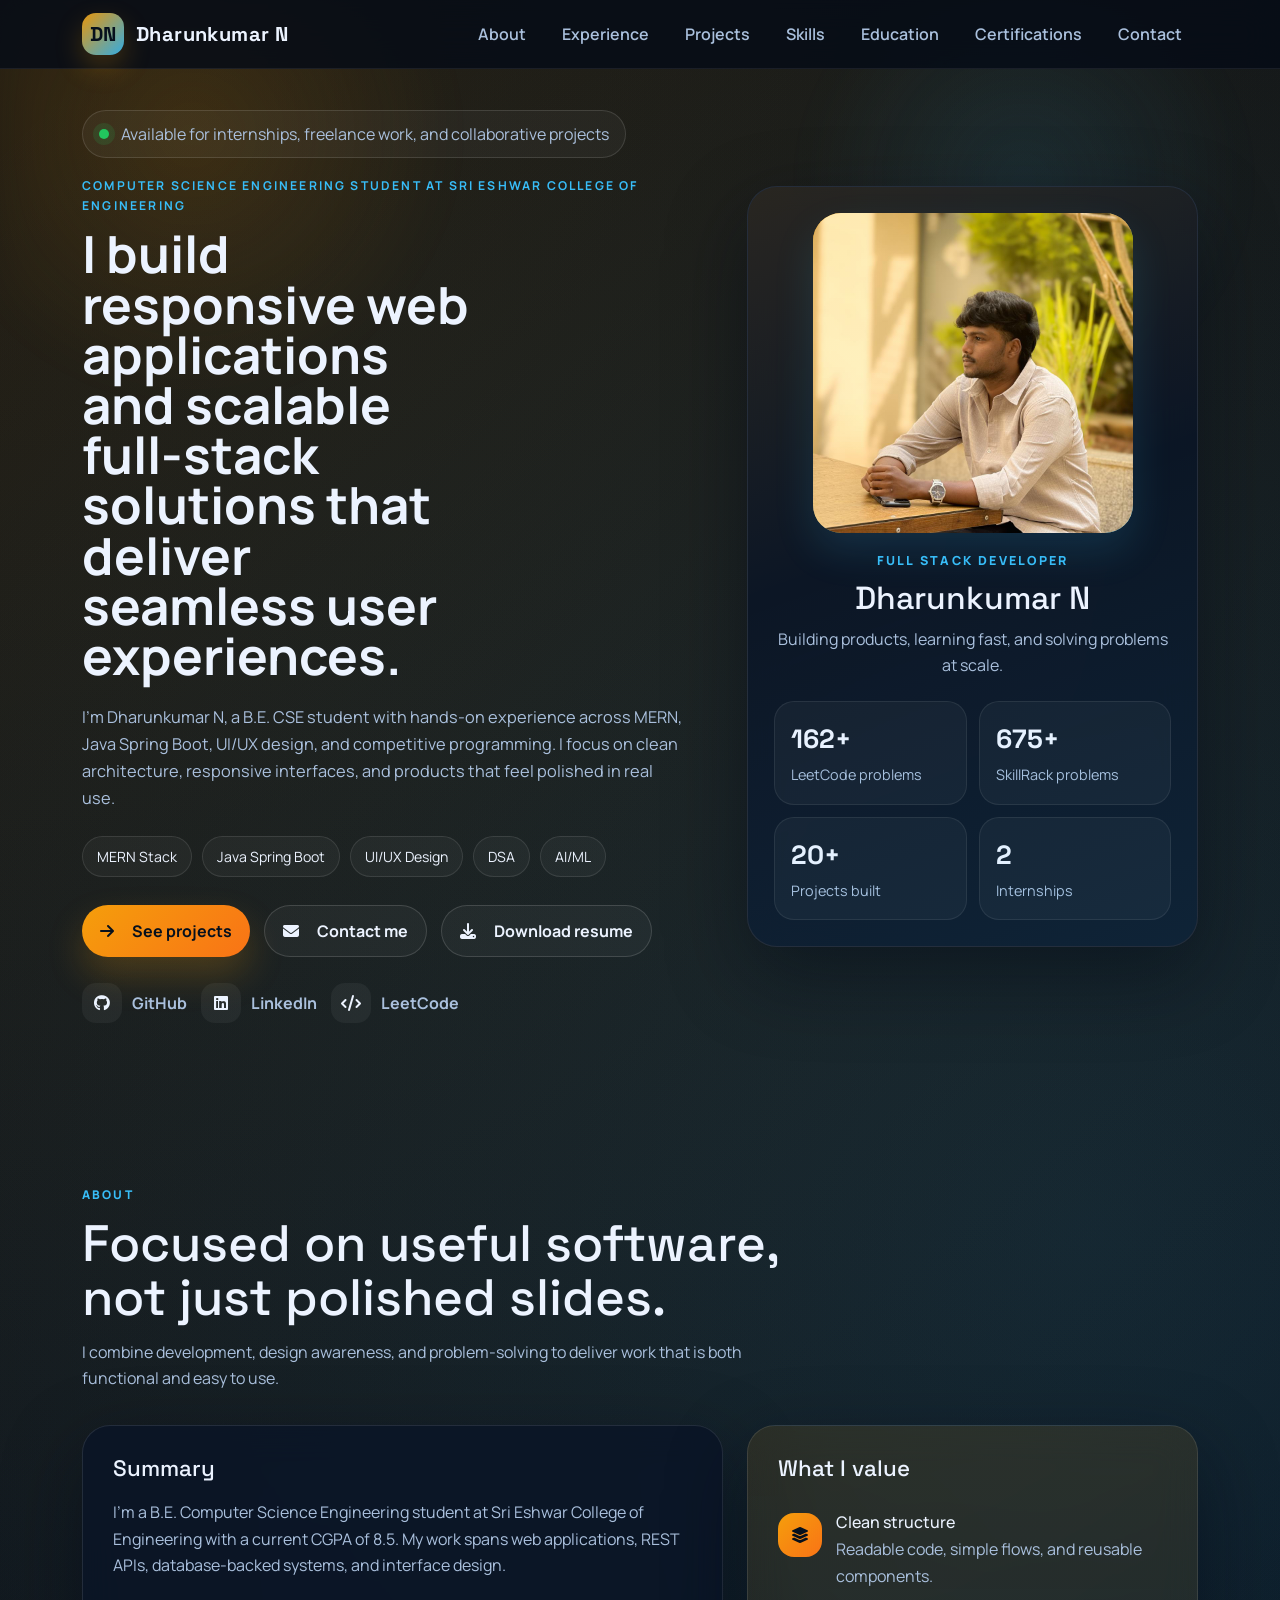
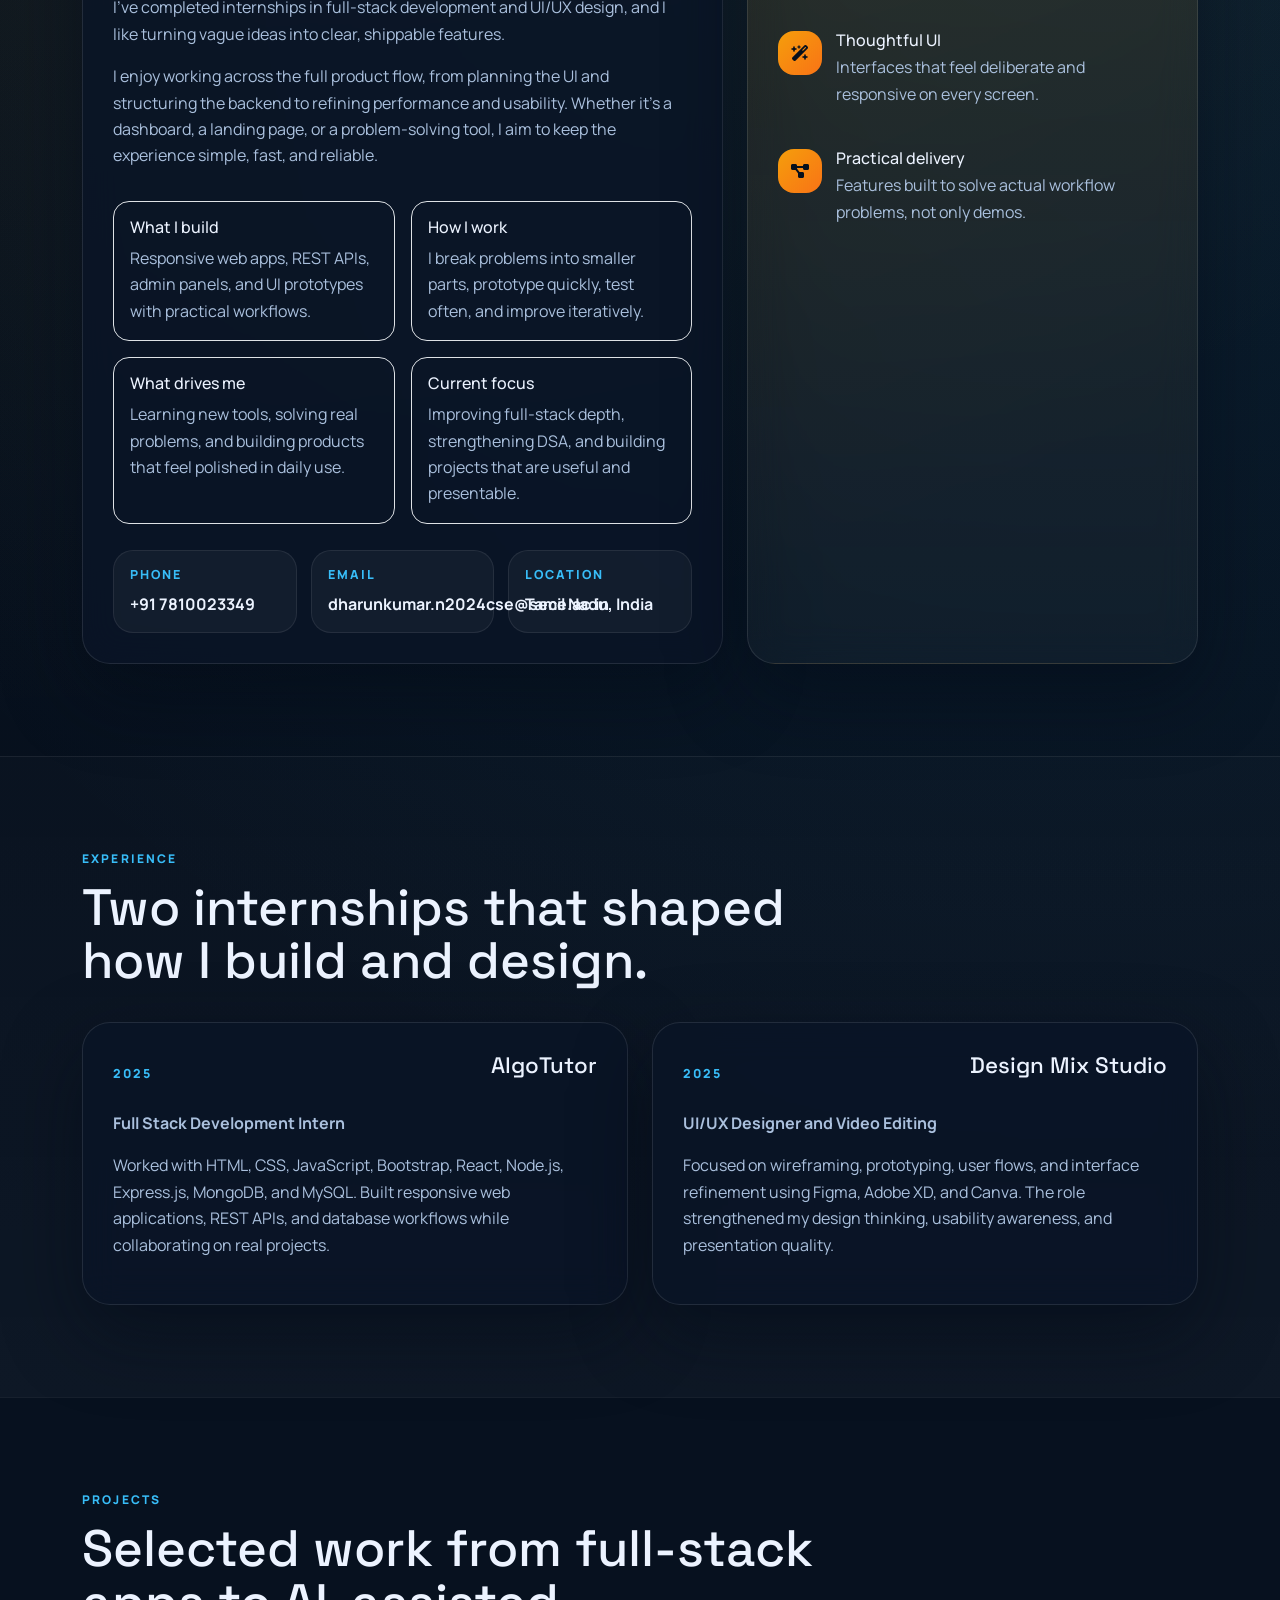
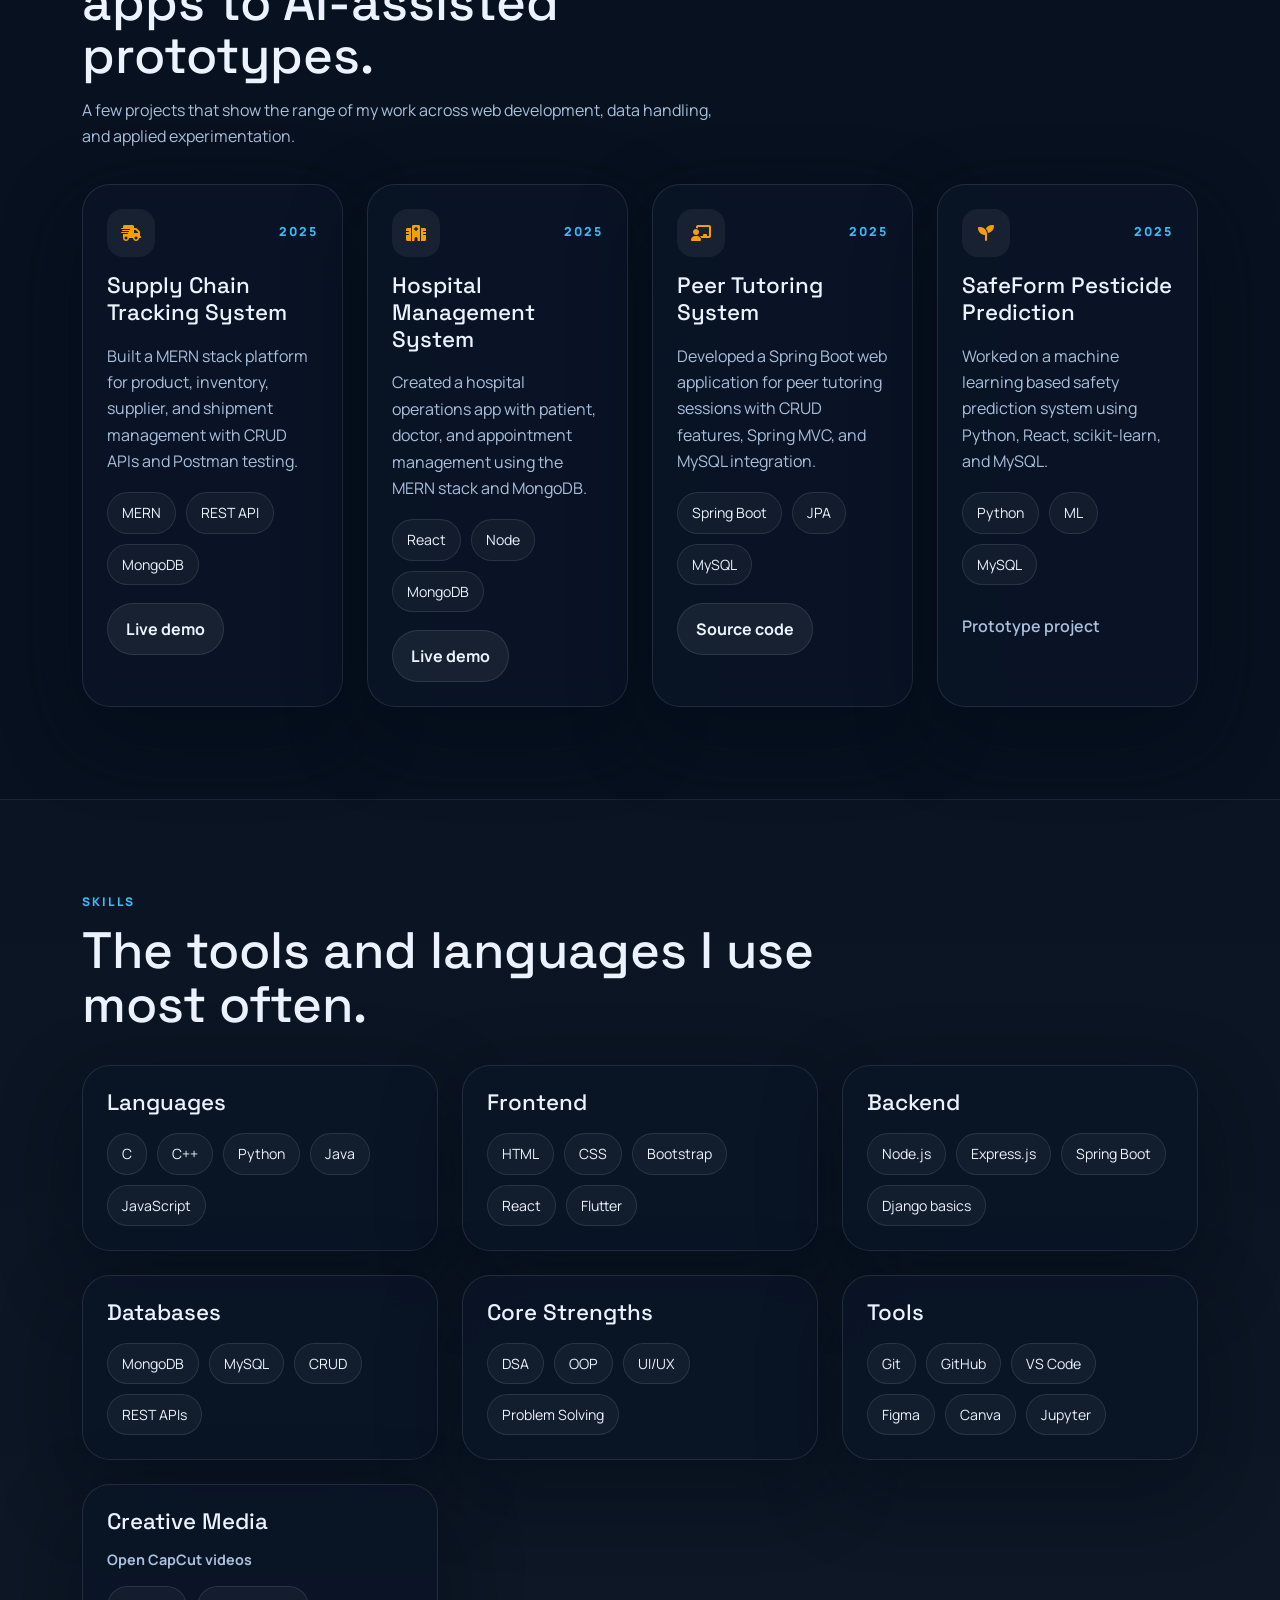
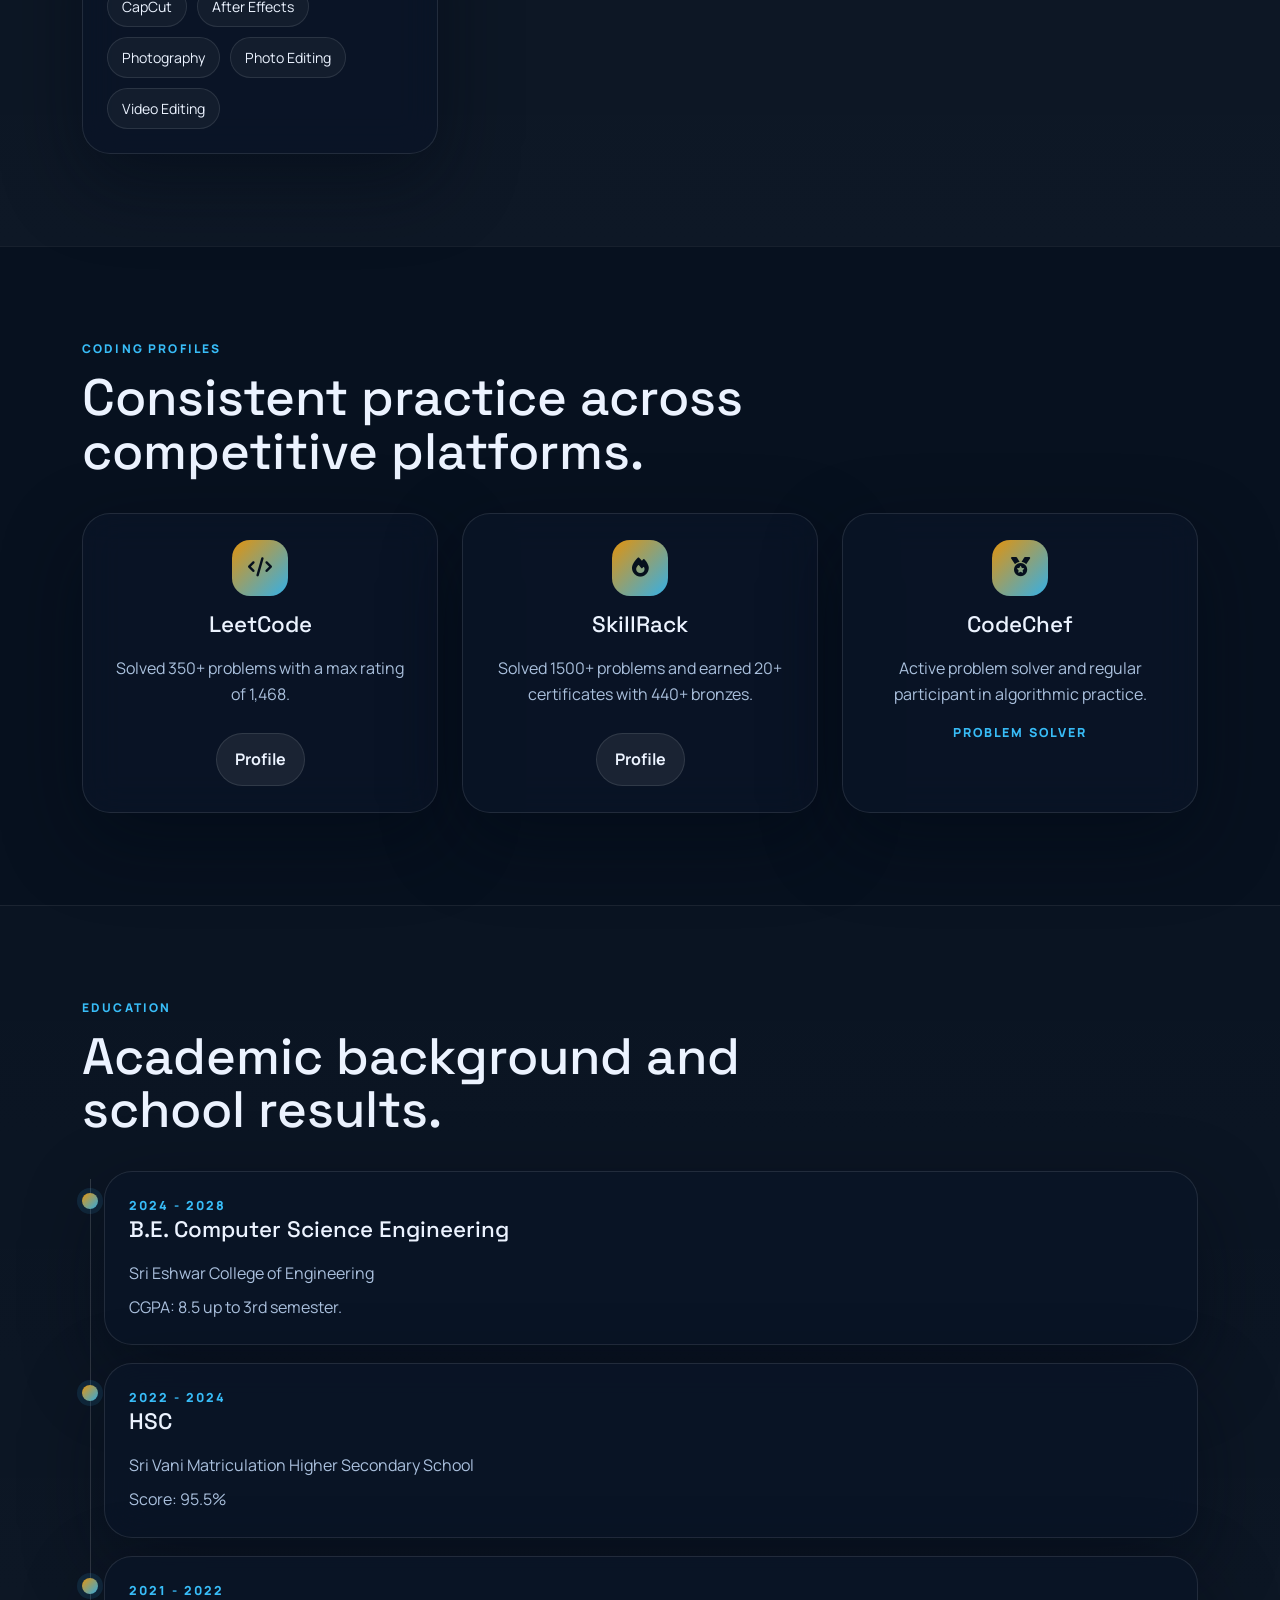
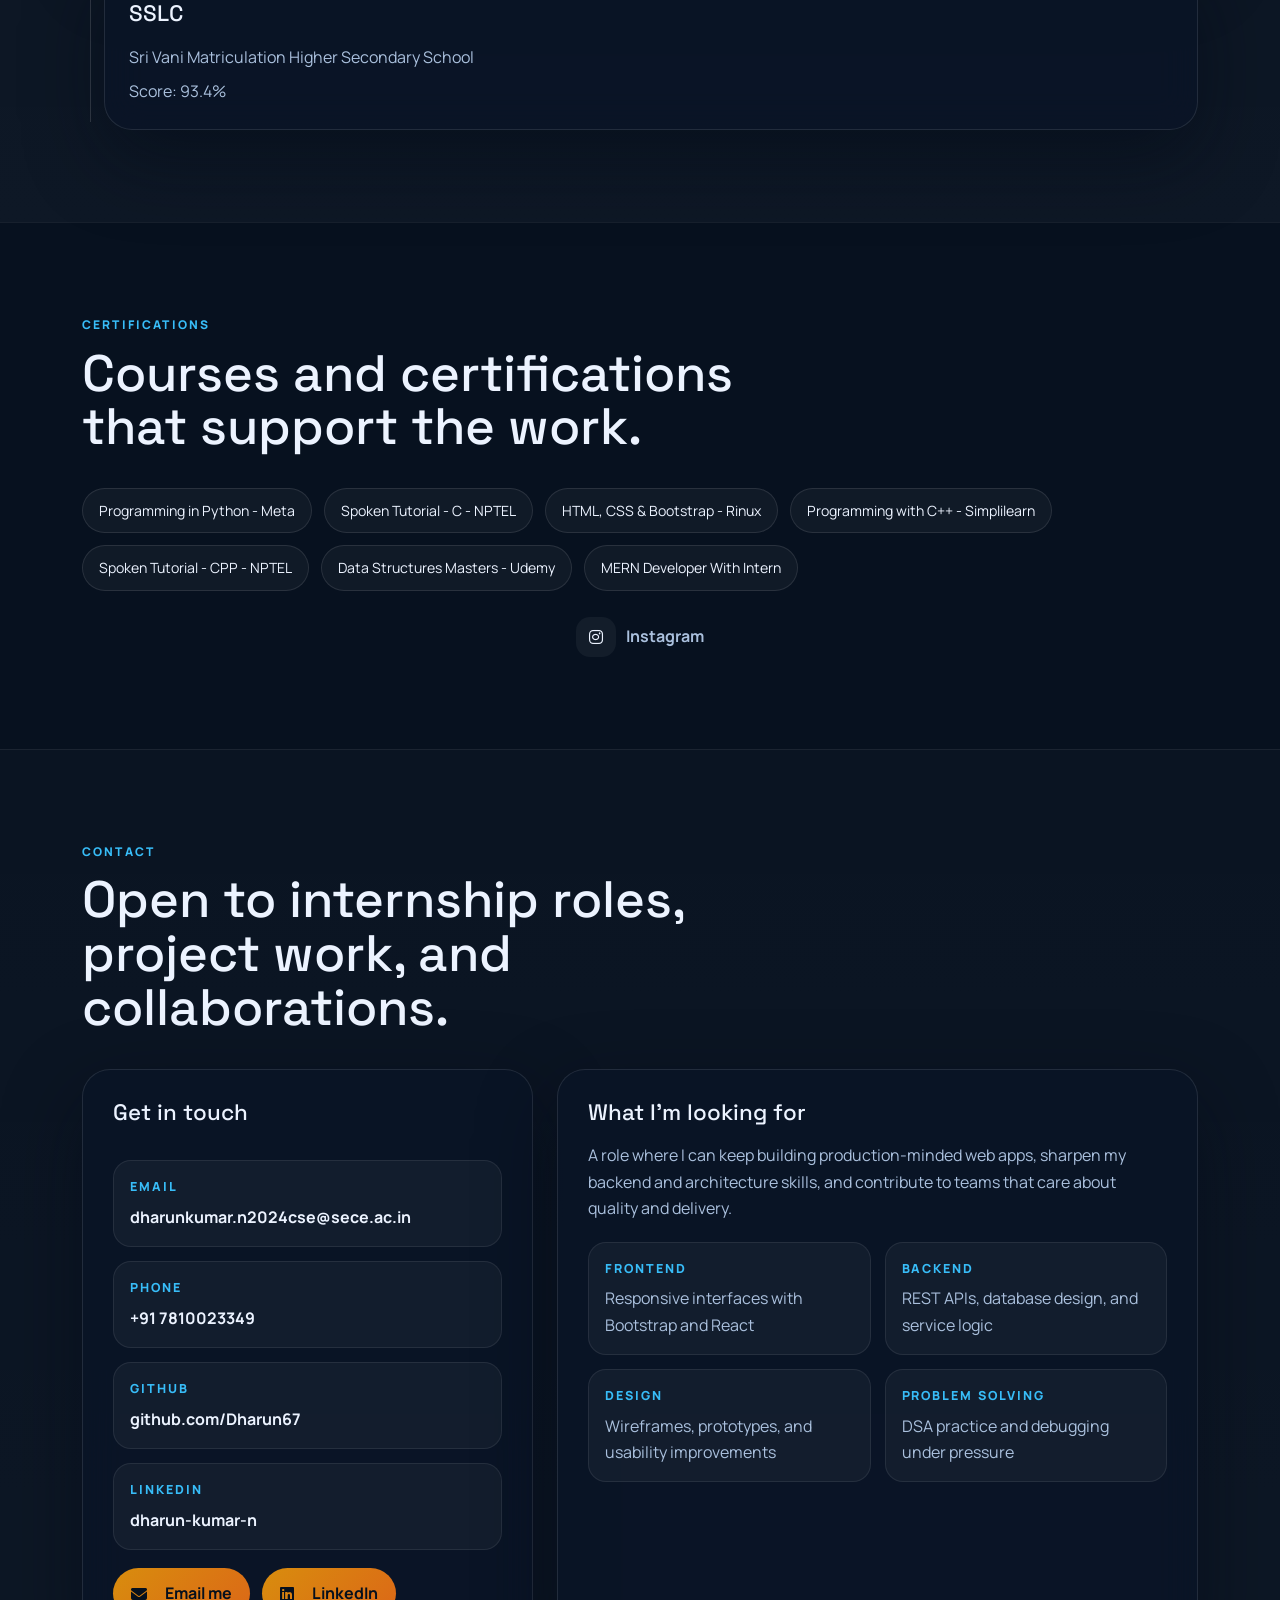
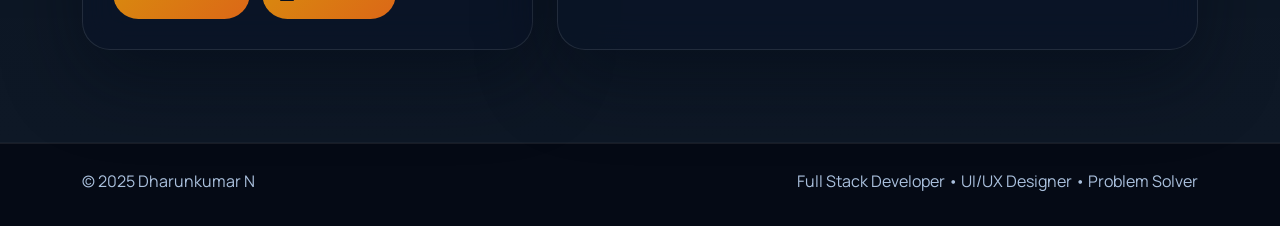
==== index.html @ 481ba27f "PORTFOLIO" ====
<!DOCTYPE html>
<html lang="en">
<head>
  <meta charset="UTF-8" />
  <meta name="viewport" content="width=device-width, initial-scale=1.0" />
  <title>Dharunkumar N | Portfolio</title>
  <meta name="description" content="Professional portfolio for Dharunkumar N, a Computer Science Engineering student and full-stack developer." />
  <link rel="preconnect" href="https://fonts.googleapis.com">
  <link rel="preconnect" href="https://fonts.gstatic.com" crossorigin>
  <link href="https://fonts.googleapis.com/css2?family=Manrope:wght@400;500;600;700;800&family=Space+Grotesk:wght@400;500;600;700&display=swap" rel="stylesheet">
  <link href="https://cdn.jsdelivr.net/npm/bootstrap@5.3.2/dist/css/bootstrap.min.css" rel="stylesheet" />
  <link href="https://cdnjs.cloudflare.com/ajax/libs/font-awesome/6.5.0/css/all.min.css" rel="stylesheet" />
  <link href="style.css" rel="stylesheet" />
</head>
<body>
  <div class="page-shell"></div>
  <div class="page-grid"></div>

  <nav class="navbar navbar-expand-lg fixed-top site-nav" id="mainNav">
    <div class="container">
      <a class="navbar-brand brand-lockup" href="#home">
        <span class="brand-mark">DN</span>
        <span class="brand-text">Dharunkumar N</span>
      </a>
      <button class="navbar-toggler" type="button" data-bs-toggle="collapse" data-bs-target="#navMenu" aria-controls="navMenu" aria-expanded="false" aria-label="Toggle navigation">
        <span class="navbar-toggler-icon"></span>
      </button>
      <div class="collapse navbar-collapse" id="navMenu">
        <ul class="navbar-nav ms-auto align-items-lg-center gap-lg-1">
          <li class="nav-item"><a class="nav-link" href="#about">About</a></li>
          <li class="nav-item"><a class="nav-link" href="#experience">Experience</a></li>
          <li class="nav-item"><a class="nav-link" href="#projects">Projects</a></li>
          <li class="nav-item"><a class="nav-link" href="#skills">Skills</a></li>
          <li class="nav-item"><a class="nav-link" href="#education">Education</a></li>
          <li class="nav-item"><a class="nav-link" href="#certifications">Certifications</a></li>
          <li class="nav-item"><a class="nav-link" href="#contact">Contact</a></li>
        </ul>
      </div>
    </div>
  </nav>

  <main>
    <section id="home" class="hero-section">
      <div class="container">
        <div class="row align-items-center gy-5 min-vh-100 hero-grid">
          <div class="col-lg-7 reveal">
            <div class="eyebrow">
              <span class="eyebrow-dot"></span>
              Available for internships, freelance work, and collaborative projects
            </div>
            <p class="hero-kicker">Computer Science Engineering student at Sri Eshwar College of Engineering</p>
            <h1 class="hero-title">I build responsive web applications and scalable full-stack solutions that deliver seamless user experiences.</h1>
            <p class="hero-copy">
              I’m Dharunkumar N, a B.E. CSE student with hands-on experience across MERN, Java Spring Boot, UI/UX design, and competitive programming.
              I focus on clean architecture, responsive interfaces, and products that feel polished in real use.
            </p>
            <div class="hero-chips">
              <span>MERN Stack</span>
              <span>Java Spring Boot</span>
              <span>UI/UX Design</span>
              <span>DSA</span>
              <span>AI/ML</span>
            </div>
            <div class="hero-actions">
              <a class="btn-primary-pro" href="#projects"><i class="fas fa-arrow-right me-2"></i>See projects</a>
              <a class="btn-outline-pro" href="mailto:dharunkumar.n2024cse@sece.ac.in"><i class="fas fa-envelope me-2"></i>Contact me</a>
              <a class="btn-outline-pro" href="DHARUNKUMAR%20RESUME%202026.pdf" download="Dharunkumar Resume 2026.pdf"><i class="fas fa-download me-2"></i>Download resume</a>
            </div>
            <div class="hero-links">
              <a href="https://github.com/Dharun67" target="_blank" rel="noreferrer"><i class="fab fa-github"></i><span>GitHub</span></a>
              <a href="https://www.linkedin.com/in/dharun-kumar-n-6a1a6a333" target="_blank" rel="noreferrer"><i class="fab fa-linkedin"></i><span>LinkedIn</span></a>
              <a href="https://leetcode.com/u/dharunkumar143/" target="_blank" rel="noreferrer"><i class="fas fa-code"></i><span>LeetCode</span></a>
            </div>
          </div>
          <div class="col-lg-5 reveal delay-1">
            <div class="hero-card">
              <div class="hero-portrait hero-photo-frame">
                <img src="WhatsApp%20Image%202026-06-02%20at%209.57.31%20AM.jpeg" alt="Dharunkumar N" class="hero-photo" />
              </div>
              <div class="hero-bio-card">
                <p class="hero-role">Full Stack Developer</p>
                <h2>Dharunkumar N</h2>
                <p class="hero-meta">Building products, learning fast, and solving problems at scale.</p>
              </div>
              <div class="stat-grid">
                <div class="stat-card">
                  <strong data-count="350">350+</strong>
                  <span>LeetCode problems</span>
                </div>
                <div class="stat-card">
                  <strong data-count="1500">1500+</strong>
                  <span>SkillRack problems</span>
                </div>
                <div class="stat-card">
                  <strong data-count="20">20+</strong>
                  <span>Projects built</span>
                </div>
                <div class="stat-card">
                  <strong data-count="2">2</strong>
                  <span>Internships</span>
                </div>
              </div>
            </div>
          </div>
        </div>
      </div>
    </section>

    <section id="about" class="content-section">
      <div class="container">
        <div class="section-heading reveal">
          <p class="section-label">About</p>
          <h2>Focused on useful software, not just polished slides.</h2>
          <p class="section-lead">I combine development, design awareness, and problem-solving to deliver work that is both functional and easy to use.</p>
        </div>
        <div class="row g-4 align-items-stretch">
          <div class="col-lg-7 reveal delay-1">
            <div class="panel">
              <h3>Summary</h3>
              <p>
                I’m a B.E. Computer Science Engineering student at Sri Eshwar College of Engineering with a current CGPA of 8.5.
                My work spans web applications, REST APIs, database-backed systems, and interface design.
              </p>
              <p>
                I’ve completed internships in full-stack development and UI/UX design, and I like turning vague ideas into clear, shippable features.
              </p>
              <p>
                I enjoy working across the full product flow, from planning the UI and structuring the backend to refining performance and usability.
                Whether it’s a dashboard, a landing page, or a problem-solving tool, I aim to keep the experience simple, fast, and reliable.
              </p>
              <div class="row g-3 mt-2">
                <div class="col-sm-6">
                  <div class="border rounded-4 p-3 h-100">
                    <h4 class="h6 mb-2">What I build</h4>
                    <p class="mb-0">Responsive web apps, REST APIs, admin panels, and UI prototypes with practical workflows.</p>
                  </div>
                </div>
                <div class="col-sm-6">
                  <div class="border rounded-4 p-3 h-100">
                    <h4 class="h6 mb-2">How I work</h4>
                    <p class="mb-0">I break problems into smaller parts, prototype quickly, test often, and improve iteratively.</p>
                  </div>
                </div>
                <div class="col-sm-6">
                  <div class="border rounded-4 p-3 h-100">
                    <h4 class="h6 mb-2">What drives me</h4>
                    <p class="mb-0">Learning new tools, solving real problems, and building products that feel polished in daily use.</p>
                  </div>
                </div>
                <div class="col-sm-6">
                  <div class="border rounded-4 p-3 h-100">
                    <h4 class="h6 mb-2">Current focus</h4>
                    <p class="mb-0">Improving full-stack depth, strengthening DSA, and building projects that are useful and presentable.</p>
                  </div>
                </div>
              </div>
              <div class="fact-row">
                <div>
                  <span>Phone</span>
                  <strong>+91 7810023349</strong>
                </div>
                <div>
                  <span>Email</span>
                  <strong>dharunkumar.n2024cse@sece.ac.in</strong>
                </div>
                <div>
                  <span>Location</span>
                  <strong>Tamil Nadu, India</strong>
                </div>
              </div>
            </div>
          </div>
          <div class="col-lg-5 reveal delay-2">
            <div class="panel panel-accent">
              <h3>What I value</h3>
              <div class="value-list">
                <article>
                  <i class="fas fa-layer-group"></i>
                  <div>
                    <h4>Clean structure</h4>
                    <p>Readable code, simple flows, and reusable components.</p>
                  </div>
                </article>
                <article>
                  <i class="fas fa-wand-magic-sparkles"></i>
                  <div>
                    <h4>Thoughtful UI</h4>
                    <p>Interfaces that feel deliberate and responsive on every screen.</p>
                  </div>
                </article>
                <article>
                  <i class="fas fa-diagram-project"></i>
                  <div>
                    <h4>Practical delivery</h4>
                    <p>Features built to solve actual workflow problems, not only demos.</p>
                  </div>
                </article>
              </div>
            </div>
          </div>
        </div>
      </div>
    </section>

    <section id="experience" class="content-section content-section-alt">
      <div class="container">
        <div class="section-heading reveal">
          <p class="section-label">Experience</p>
          <h2>Two internships that shaped how I build and design.</h2>
        </div>
        <div class="row g-4">
          <div class="col-lg-6 reveal delay-1">
            <div class="panel timeline-card">
              <div class="timeline-head">
                <span class="timeline-chip">2025</span>
                <h3>AlgoTutor</h3>
              </div>
              <p class="timeline-role">Full Stack Development Intern</p>
              <p>
                Worked with HTML, CSS, JavaScript, Bootstrap, React, Node.js, Express.js, MongoDB, and MySQL.
                Built responsive web applications, REST APIs, and database workflows while collaborating on real projects.
              </p>
            </div>
          </div>
          <div class="col-lg-6 reveal delay-2">
            <div class="panel timeline-card">
              <div class="timeline-head">
                <span class="timeline-chip">2025</span>
                <h3>Design Mix Studio</h3>
              </div>
              <p class="timeline-role">UI/UX Designer and Video Editing</p>
              <p>
                Focused on wireframing, prototyping, user flows, and interface refinement using Figma, Adobe XD, and Canva.
                The role strengthened my design thinking, usability awareness, and presentation quality.
              </p>
            </div>
          </div>
        </div>
      </div>
    </section>

    <section id="projects" class="content-section">
      <div class="container">
        <div class="section-heading reveal">
          <p class="section-label">Projects</p>
          <h2>Selected work from full-stack apps to AI-assisted prototypes.</h2>
          <p class="section-lead">A few projects that show the range of my work across web development, data handling, and applied experimentation.</p>
        </div>
        <div class="row g-4">
          <div class="col-md-6 col-xl-3 reveal delay-1">
            <article class="project-card">
              <div class="project-top">
                <span class="project-icon"><i class="fas fa-truck-fast"></i></span>
                <span class="project-year">2025</span>
              </div>
              <h3>Supply Chain Tracking System</h3>
              <p>Built a MERN stack platform for product, inventory, supplier, and shipment management with CRUD APIs and Postman testing.</p>
              <div class="project-tags"><span>MERN</span><span>REST API</span><span>MongoDB</span></div>
              <div class="project-links">
                <a href="https://fsdclient-phi.vercel.app/" target="_blank" rel="noreferrer">Live demo</a>
              </div>
            </article>
          </div>
          <div class="col-md-6 col-xl-3 reveal delay-2">
            <article class="project-card">
              <div class="project-top">
                <span class="project-icon"><i class="fas fa-hospital"></i></span>
                <span class="project-year">2025</span>
              </div>
              <h3>Hospital Management System</h3>
              <p>Created a hospital operations app with patient, doctor, and appointment management using the MERN stack and MongoDB.</p>
              <div class="project-tags"><span>React</span><span>Node</span><span>MongoDB</span></div>
              <div class="project-links">
                <a href="https://hosipital.vercel.app/" target="_blank" rel="noreferrer">Live demo</a>
              </div>
            </article>
          </div>
          <div class="col-md-6 col-xl-3 reveal delay-3">
            <article class="project-card">
              <div class="project-top">
                <span class="project-icon"><i class="fas fa-chalkboard-user"></i></span>
                <span class="project-year">2025</span>
              </div>
              <h3>Peer Tutoring System</h3>
              <p>Developed a Spring Boot web application for peer tutoring sessions with CRUD features, Spring MVC, and MySQL integration.</p>
              <div class="project-tags"><span>Spring Boot</span><span>JPA</span><span>MySQL</span></div>
              <div class="project-links">
                <a href="https://github.com/Dharun67/javadb-project-leap-class-project-Dharun67.git" target="_blank" rel="noreferrer">Source code</a>
              </div>
            </article>
          </div>
          <div class="col-md-6 col-xl-3 reveal delay-4">
            <article class="project-card">
              <div class="project-top">
                <span class="project-icon"><i class="fas fa-seedling"></i></span>
                <span class="project-year">2025</span>
              </div>
              <h3>SafeForm Pesticide Prediction</h3>
              <p>Worked on a machine learning based safety prediction system using Python, React, scikit-learn, and MySQL.</p>
              <div class="project-tags"><span>Python</span><span>ML</span><span>MySQL</span></div>
              <div class="project-links">
                <span class="project-note">Prototype project</span>
              </div>
            </article>
          </div>
        </div>
      </div>
    </section>

    <section id="skills" class="content-section content-section-alt">
      <div class="container">
        <div class="section-heading reveal">
          <p class="section-label">Skills</p>
          <h2>The tools and languages I use most often.</h2>
        </div>
        <div class="row g-4">
          <div class="col-md-6 col-lg-4 reveal delay-1">
            <div class="skill-card">
              <h3>Languages</h3>
              <div class="tag-cloud"><span>C</span><span>C++</span><span>Python</span><span>Java</span><span>JavaScript</span></div>
            </div>
          </div>
          <div class="col-md-6 col-lg-4 reveal delay-2">
            <div class="skill-card">
              <h3>Frontend</h3>
              <div class="tag-cloud"><span>HTML</span><span>CSS</span><span>Bootstrap</span><span>React</span><span>Flutter</span></div>
            </div>
          </div>
          <div class="col-md-6 col-lg-4 reveal delay-3">
            <div class="skill-card">
              <h3>Backend</h3>
              <div class="tag-cloud"><span>Node.js</span><span>Express.js</span><span>Spring Boot</span><span>Django basics</span></div>
            </div>
          </div>
          <div class="col-md-6 col-lg-4 reveal delay-1">
            <div class="skill-card">
              <h3>Databases</h3>
              <div class="tag-cloud"><span>MongoDB</span><span>MySQL</span><span>CRUD</span><span>REST APIs</span></div>
            </div>
          </div>
          <div class="col-md-6 col-lg-4 reveal delay-2">
            <div class="skill-card">
              <h3>Core Strengths</h3>
              <div class="tag-cloud"><span>DSA</span><span>OOP</span><span>UI/UX</span><span>Problem Solving</span></div>
            </div>
          </div>
          <div class="col-md-6 col-lg-4 reveal delay-3">
            <div class="skill-card">
              <h3>Tools</h3>
              <div class="tag-cloud"><span>Git</span><span>GitHub</span><span>VS Code</span><span>Figma</span><span>Canva</span><span>Jupyter</span></div>
            </div>
          </div>
          <div class="col-md-6 col-lg-4 reveal delay-1">
            <a class="skill-card skill-card-link" href="capcut-videos.html">
              <h3>Creative Media</h3>
              <p class="skill-card-note">Open CapCut videos</p>
              <div class="tag-cloud"><span>CapCut</span><span>After Effects</span><span>Photography</span><span>Photo Editing</span><span>Video Editing</span></div>
            </a>
          </div>
        </div>
      </div>
    </section>

    <section id="coding" class="content-section">
      <div class="container">
        <div class="section-heading reveal">
          <p class="section-label">Coding Profiles</p>
          <h2>Consistent practice across competitive platforms.</h2>
        </div>
        <div class="row g-4">
          <div class="col-md-4 reveal delay-1">
            <div class="profile-card">
              <i class="fas fa-code"></i>
              <h3>LeetCode</h3>
              <p>Solved 350+ problems with a max rating of 1,468.</p>
              <a href="https://leetcode.com/u/dharunkumar143/" target="_blank" rel="noreferrer">Profile</a>
            </div>
          </div>
          <div class="col-md-4 reveal delay-2">
            <div class="profile-card">
              <i class="fas fa-fire"></i>
              <h3>SkillRack</h3>
              <p>Solved 1500+ problems and earned 20+ certificates with 440+ bronzes.</p>
              <a href="https://www.skillrack.com/faces/resume.xhtml?id=361896&key=64be3d78011685947b8de655e2799f209a9bd1e0" target="_blank" rel="noreferrer">Profile</a>
            </div>
          </div>
          <div class="col-md-4 reveal delay-3">
            <div class="profile-card">
              <i class="fas fa-medal"></i>
              <h3>CodeChef</h3>
              <p>Active problem solver and regular participant in algorithmic practice.</p>
              <span class="profile-note">Problem solver</span>
            </div>
          </div>
        </div>
      </div>
    </section>

    <section id="education" class="content-section content-section-alt">
      <div class="container">
        <div class="section-heading reveal">
          <p class="section-label">Education</p>
          <h2>Academic background and school results.</h2>
        </div>
        <div class="timeline-wrap">
          <article class="timeline-item reveal delay-1">
            <div class="timeline-marker"></div>
            <div class="timeline-content-box">
              <span class="timeline-chip">2024 - 2028</span>
              <h3>B.E. Computer Science Engineering</h3>
              <p>Sri Eshwar College of Engineering</p>
              <p>CGPA: 8.5 up to 3rd semester.</p>
            </div>
          </article>
          <article class="timeline-item reveal delay-2">
            <div class="timeline-marker"></div>
            <div class="timeline-content-box">
              <span class="timeline-chip">2022 - 2024</span>
              <h3>HSC</h3>
              <p>Sri Vani Matriculation Higher Secondary School</p>
              <p>Score: 95.5%</p>
            </div>
          </article>
          <article class="timeline-item reveal delay-3">
            <div class="timeline-marker"></div>
            <div class="timeline-content-box">
              <span class="timeline-chip">2021 - 2022</span>
              <h3>SSLC</h3>
              <p>Sri Vani Matriculation Higher Secondary School</p>
              <p>Score: 93.4%</p>
            </div>
          </article>
        </div>
      </div>
    </section>

    <section id="certifications" class="content-section">
      <div class="container">
        <div class="section-heading reveal">
          <p class="section-label">Certifications</p>
          <h2>Courses and certifications that support the work.</h2>
        </div>
        <div class="cert-cloud reveal delay-1">
          <span>Programming in Python - Meta</span>
          <span>Spoken Tutorial - C - NPTEL</span>
          <span>HTML, CSS & Bootstrap - Rinux</span>
          <span>Programming with C++ - Simplilearn</span>
          <span>Spoken Tutorial - CPP - NPTEL</span>
          <span>Data Structures Masters - Udemy</span>
          <span>MERN Developer With Intern</span>
        </div>
        <div class="hero-links justify-content-center reveal delay-2">
          <a href="https://www.instagram.com/____dharunx?igsh=Ymx2dTk5OHpvZnli" target="_blank" rel="noreferrer"><i class="fab fa-instagram"></i><span>Instagram</span></a>
        </div>
      </div>
    </section>

    <section id="contact" class="content-section content-section-alt">
      <div class="container">
        <div class="section-heading reveal">
          <p class="section-label">Contact</p>
          <h2>Open to internship roles, project work, and collaborations.</h2>
        </div>
        <div class="row g-4">
          <div class="col-lg-5 reveal delay-1">
            <div class="panel contact-panel">
              <h3>Get in touch</h3>
              <div class="contact-stack">
                <div><span>Email</span><strong>dharunkumar.n2024cse@sece.ac.in</strong></div>
                <div><span>Phone</span><strong>+91 7810023349</strong></div>
                <div><span>GitHub</span><strong>github.com/Dharun67</strong></div>
                <div><span>LinkedIn</span><strong>dharun-kumar-n</strong></div>
              </div>
              <div class="contact-links">
                <a href="mailto:dharunkumar.n2024cse@sece.ac.in"><i class="fas fa-envelope me-2"></i>Email me</a>
                <a href="https://www.linkedin.com/in/dharun-kumar-n-6a1a6a333" target="_blank" rel="noreferrer"><i class="fab fa-linkedin me-2"></i>LinkedIn</a>
              </div>
            </div>
          </div>
          <div class="col-lg-7 reveal delay-2">
            <div class="panel panel-slim">
              <h3>What I’m looking for</h3>
              <p>
                A role where I can keep building production-minded web apps, sharpen my backend and architecture skills,
                and contribute to teams that care about quality and delivery.
              </p>
              <div class="contact-note-grid">
                <div>
                  <strong>Frontend</strong>
                  <span>Responsive interfaces with Bootstrap and React</span>
                </div>
                <div>
                  <strong>Backend</strong>
                  <span>REST APIs, database design, and service logic</span>
                </div>
                <div>
                  <strong>Design</strong>
                  <span>Wireframes, prototypes, and usability improvements</span>
                </div>
                <div>
                  <strong>Problem solving</strong>
                  <span>DSA practice and debugging under pressure</span>
                </div>
              </div>
            </div>
          </div>
        </div>
      </div>
    </section>
  </main>

  <footer class="site-footer">
    <div class="container d-flex flex-column flex-md-row justify-content-between align-items-md-center gap-3">
      <p class="mb-0">© 2025 Dharunkumar N</p>
      <p class="mb-0 footer-note">Full Stack Developer • UI/UX Designer • Problem Solver</p>
    </div>
  </footer>

  <script src="https://cdn.jsdelivr.net/npm/bootstrap@5.3.2/dist/js/bootstrap.bundle.min.js"></script>
  <script src="script.js"></script>
</body>
</html>
---- style.css ----
:root {
  --bg: #07111f;
  --bg-alt: #0c1729;
  --surface: rgba(10, 21, 39, 0.84);
  --surface-strong: #101c31;
  --surface-soft: rgba(255, 255, 255, 0.04);
  --border: rgba(255, 255, 255, 0.1);
  --text: #ecf3ff;
  --muted: #aac0dd;
  --accent: #f59e0b;
  --accent-2: #22c55e;
  --accent-3: #38bdf8;
  --shadow: 0 28px 80px rgba(3, 8, 20, 0.45);
}

* { box-sizing: border-box; }
html { scroll-behavior: smooth; }
body {
  margin: 0;
  background:
    radial-gradient(circle at top left, rgba(245, 158, 11, 0.14), transparent 28%),
    radial-gradient(circle at 85% 15%, rgba(56, 189, 248, 0.12), transparent 22%),
    linear-gradient(180deg, #050b14 0%, #07111f 34%, #07111f 100%);
  color: var(--text);
  font-family: "Manrope", system-ui, sans-serif;
  line-height: 1.65;
  overflow-x: hidden;
}

body::before {
  content: "";
  position: fixed;
  inset: 0;
  background-image: linear-gradient(rgba(255,255,255,0.03) 1px, transparent 1px), linear-gradient(90deg, rgba(255,255,255,0.03) 1px, transparent 1px);
  background-size: 36px 36px;
  opacity: 0.18;
  pointer-events: none;
  mask-image: linear-gradient(180deg, rgba(0,0,0,0.5), transparent 92%);
}

a { color: inherit; text-decoration: none; }
.container { position: relative; z-index: 1; }

.page-shell,
.page-grid {
  position: fixed;
  inset: 0;
  pointer-events: none;
  z-index: 0;
}

.page-shell {
  background: radial-gradient(circle at 15% 15%, rgba(245, 158, 11, 0.12), transparent 20%), radial-gradient(circle at 80% 20%, rgba(56, 189, 248, 0.1), transparent 18%);
  filter: blur(18px);
}

.page-grid {
  opacity: 0.18;
  background-image: linear-gradient(rgba(255,255,255,0.03) 1px, transparent 1px), linear-gradient(90deg, rgba(255,255,255,0.03) 1px, transparent 1px);
  background-size: 80px 80px;
}

::-webkit-scrollbar { width: 10px; }
::-webkit-scrollbar-track { background: #06101d; }
::-webkit-scrollbar-thumb { background: linear-gradient(180deg, var(--accent), var(--accent-3)); border-radius: 999px; }

.site-nav {
  background: rgba(6, 12, 22, 0.82);
  backdrop-filter: blur(18px);
  border-bottom: 1px solid rgba(255, 255, 255, 0.07);
  transition: box-shadow 0.25s ease, background 0.25s ease;
}

.brand-lockup {
  display: inline-flex;
  align-items: center;
  gap: 12px;
  font-family: "Space Grotesk", sans-serif;
  letter-spacing: 0.02em;
}

.brand-mark {
  width: 42px;
  height: 42px;
  border-radius: 14px;
  display: inline-flex;
  align-items: center;
  justify-content: center;
  background: linear-gradient(135deg, rgba(245, 158, 11, 0.95), rgba(56, 189, 248, 0.9));
  color: #06101d;
  font-weight: 800;
  box-shadow: 0 12px 28px rgba(245, 158, 11, 0.22);
}

.brand-text { font-weight: 700; color: var(--text); }

.nav-link {
  color: var(--muted) !important;
  font-weight: 600;
  padding: 0.8rem 1rem !important;
  border-radius: 999px;
  transition: color 0.2s ease, background 0.2s ease;
}

.nav-link:hover,
.nav-link.active {
  color: var(--text) !important;
  background: rgba(255, 255, 255, 0.06);
}

.navbar-toggler { border: 1px solid rgba(255,255,255,0.12); }
.navbar-toggler-icon { filter: invert(1); }

.hero-section {
  position: relative;
  min-height: 100vh;
  display: flex;
  align-items: center;
  padding: 110px 0 70px;
}

.hero-grid { position: relative; }
.eyebrow {
  display: inline-flex;
  align-items: center;
  gap: 12px;
  padding: 10px 16px;
  border: 1px solid rgba(255,255,255,0.12);
  border-radius: 999px;
  color: var(--muted);
  background: rgba(255,255,255,0.04);
  margin-bottom: 18px;
}

.eyebrow-dot {
  width: 10px;
  height: 10px;
  border-radius: 50%;
  background: var(--accent-2);
  box-shadow: 0 0 0 6px rgba(34, 197, 94, 0.14);
}

.hero-kicker {
  margin: 0 0 12px;
  color: var(--accent-3);
  text-transform: uppercase;
  letter-spacing: 0.18em;
  font-size: 0.76rem;
  font-weight: 700;
}

.hero-title {
  font-family: "Manrope", sans-serif;
  font-size: clamp(2rem, 4.3vw, 3.2rem);
  line-height: 0.98;
  font-weight: 700;
  max-width: 12ch;
  margin: 0;
}

.hero-copy {
  max-width: 60ch;
  margin: 24px 0 0;
  color: var(--muted);
  font-size: 1.02rem;
}

.hero-chips,
.tag-cloud,
.cert-cloud,
.project-tags {
  display: flex;
  flex-wrap: wrap;
  gap: 10px;
}

.hero-chips { margin-top: 24px; }
.hero-chips span,
.tag-cloud span,
.cert-cloud span,
.project-tags span {
  padding: 8px 14px;
  border-radius: 999px;
  border: 1px solid rgba(255,255,255,0.1);
  background: rgba(255,255,255,0.04);
  color: var(--text);
  font-size: 0.88rem;
}

.hero-actions {
  display: flex;
  gap: 14px;
  flex-wrap: wrap;
  margin-top: 28px;
}

.btn-primary-pro,
.btn-outline-pro,
.project-links a,
.contact-links a,
.profile-card a {
  display: inline-flex;
  align-items: center;
  justify-content: center;
  gap: 10px;
  border-radius: 999px;
  padding: 12px 18px;
  font-weight: 700;
  transition: transform 0.2s ease, background 0.2s ease, border-color 0.2s ease;
}

.btn-primary-pro {
  background: linear-gradient(135deg, var(--accent), #f97316);
  color: #06101d;
  box-shadow: 0 18px 36px rgba(245, 158, 11, 0.22);
}

.btn-outline-pro {
  border: 1px solid rgba(255,255,255,0.14);
  background: rgba(255,255,255,0.04);
  color: var(--text);
}

.btn-primary-pro:hover,
.btn-outline-pro:hover,
.project-links a:hover,
.contact-links a:hover,
.profile-card a:hover { transform: translateY(-2px); }

.hero-links {
  display: flex;
  flex-wrap: wrap;
  gap: 14px;
  margin-top: 26px;
}

.hero-links a {
  display: inline-flex;
  align-items: center;
  gap: 10px;
  color: var(--muted);
  font-weight: 700;
}

.hero-links i {
  width: 40px;
  height: 40px;
  display: inline-flex;
  align-items: center;
  justify-content: center;
  border-radius: 14px;
  background: rgba(255,255,255,0.05);
  color: var(--text);
}

.hero-card,
.panel,
.project-card,
.skill-card,
.profile-card,
.timeline-content-box {
  background: var(--surface);
  border: 1px solid var(--border);
  box-shadow: var(--shadow);
  backdrop-filter: blur(18px);
}

.hero-card {
  border-radius: 30px;
  padding: 26px;
  position: relative;
  overflow: hidden;
}

.hero-card::before {
  content: "";
  position: absolute;
  inset: 0;
  background: linear-gradient(160deg, rgba(245, 158, 11, 0.12), transparent 45%, rgba(56, 189, 248, 0.08));
  pointer-events: none;
}

.hero-portrait {
  width: min(100%, 320px);
  aspect-ratio: 1;
  border-radius: 28px;
  margin: 0 auto 18px;
  display: grid;
  place-items: center;
  background: linear-gradient(135deg, rgba(245, 158, 11, 0.95), rgba(56, 189, 248, 0.9));
  color: #06101d;
  font-family: "Space Grotesk", sans-serif;
  font-weight: 800;
  font-size: clamp(4rem, 12vw, 6.6rem);
  letter-spacing: 0.08em;
  box-shadow: 0 18px 40px rgba(56, 189, 248, 0.14);
}

.hero-photo-frame {
  overflow: hidden;
  padding: 0;
}

.hero-photo {
  width: 100%;
  height: 100%;
  object-fit: cover;
  display: block;
}

.hero-bio-card { position: relative; z-index: 1; text-align: center; }
.hero-role {
  margin: 0 0 8px;
  color: var(--accent-3);
  font-size: 0.78rem;
  text-transform: uppercase;
  letter-spacing: 0.18em;
  font-weight: 800;
}

.hero-bio-card h2 {
  font-family: "Space Grotesk", sans-serif;
  margin: 0;
  font-size: 2rem;
}

.hero-meta { color: var(--muted); margin: 8px 0 0; }

.stat-grid {
  display: grid;
  grid-template-columns: repeat(2, minmax(0, 1fr));
  gap: 12px;
  margin-top: 22px;
}

.stat-card {
  padding: 16px;
  border-radius: 20px;
  background: rgba(255,255,255,0.04);
  border: 1px solid rgba(255,255,255,0.08);
}

.stat-card strong {
  display: block;
  font-family: "Space Grotesk", sans-serif;
  font-size: 1.65rem;
}

.stat-card span { color: var(--muted); font-size: 0.9rem; }

.content-section {
  padding: 92px 0;
  position: relative;
}

.content-section-alt {
  background: linear-gradient(180deg, rgba(255,255,255,0.015), rgba(255,255,255,0.03));
  border-top: 1px solid rgba(255,255,255,0.05);
  border-bottom: 1px solid rgba(255,255,255,0.05);
}

.section-heading {
  max-width: 760px;
  margin-bottom: 34px;
}

.section-label {
  margin: 0 0 12px;
  color: var(--accent-3);
  text-transform: uppercase;
  letter-spacing: 0.18em;
  font-size: 0.75rem;
  font-weight: 800;
}

.section-heading h2,
.panel h3,
.project-card h3,
.skill-card h3,
.profile-card h3,
.timeline-content-box h3 {
  font-family: "Space Grotesk", sans-serif;
}

.section-heading h2 {
  margin: 0;
  font-size: clamp(2rem, 4vw, 3.2rem);
  line-height: 1.05;
}

.section-lead {
  margin: 14px 0 0;
  max-width: 66ch;
  color: var(--muted);
  font-size: 1rem;
}

.panel,
.project-card,
.skill-card,
.profile-card,
.timeline-content-box {
  border-radius: 28px;
}

.panel { padding: 30px; height: 100%; }
.panel-accent { background: linear-gradient(180deg, rgba(245, 158, 11, 0.1), rgba(255,255,255,0.03)); }
.panel-slim { padding: 30px; }

.panel h3,
.skill-card h3,
.profile-card h3,
.project-card h3,
.timeline-content-box h3 { margin: 0 0 16px; font-size: 1.4rem; }

.panel p { color: var(--muted); margin: 0 0 16px; }

.fact-row {
  display: grid;
  grid-template-columns: repeat(3, minmax(0, 1fr));
  gap: 14px;
  margin-top: 26px;
}

.fact-row div,
.contact-note-grid div {
  padding: 14px 16px;
  border-radius: 20px;
  background: rgba(255,255,255,0.04);
  border: 1px solid rgba(255,255,255,0.08);
}

.fact-row span,
.contact-note-grid strong,
.contact-stack span,
.timeline-chip,
.project-year,
.profile-note {
  display: block;
  font-size: 0.78rem;
  text-transform: uppercase;
  letter-spacing: 0.16em;
  color: var(--accent-3);
  font-weight: 800;
}

.fact-row strong,
.contact-stack strong { display: block; margin-top: 6px; color: var(--text); }

.value-list { display: grid; gap: 14px; }
.value-list article {
  display: flex;
  gap: 14px;
  padding: 14px 0;
}

.value-list i {
  width: 44px;
  height: 44px;
  border-radius: 16px;
  display: inline-flex;
  align-items: center;
  justify-content: center;
  color: #06101d;
  background: linear-gradient(135deg, var(--accent), #f97316);
  flex-shrink: 0;
}

.value-list h4 { margin: 0 0 4px; font-size: 1rem; }
.value-list p { margin: 0; color: var(--muted); }

.timeline-card { padding: 30px; }
.timeline-head { display: flex; align-items: center; justify-content: space-between; gap: 12px; margin-bottom: 14px; }
.timeline-role { color: var(--accent-3); font-weight: 700; margin-bottom: 10px; }

.project-card { padding: 24px; height: 100%; }
.project-top { display: flex; align-items: center; justify-content: space-between; gap: 12px; margin-bottom: 16px; }
.project-icon {
  width: 48px;
  height: 48px;
  border-radius: 16px;
  display: inline-flex;
  align-items: center;
  justify-content: center;
  background: rgba(255,255,255,0.06);
  color: var(--accent);
}

.project-card p { color: var(--muted); }
.project-tags { margin-top: 18px; }
.project-links { margin-top: 18px; display: flex; gap: 10px; flex-wrap: wrap; }
.project-links a { background: rgba(255,255,255,0.06); border: 1px solid rgba(255,255,255,0.1); color: var(--text); }
.project-note { color: var(--muted); font-weight: 600; padding-top: 10px; display: inline-block; }

.skill-card { padding: 24px; height: 100%; }
.skill-card p { color: var(--muted); }

.skill-card-link {
  display: block;
  color: inherit;
  text-decoration: none;
  transition: transform 0.25s ease, border-color 0.25s ease, background 0.25s ease;
}

.skill-card-link:hover,
.skill-card-link:focus-visible {
  color: inherit;
  text-decoration: none;
  transform: translateY(-3px);
  border-color: rgba(245, 158, 11, 0.45);
  background: rgba(255, 255, 255, 0.06);
  outline: none;
}

.skill-card-note {
  margin: -4px 0 14px;
  color: var(--accent-3);
  font-size: 0.9rem;
  font-weight: 700;
}

.video-card {
  border-radius: 22px;
  overflow: hidden;
  border: 1px solid rgba(255, 255, 255, 0.1);
  background: rgba(255, 255, 255, 0.04);
  box-shadow: var(--shadow);
  transition: border-color 0.25s ease, transform 0.25s ease;
}

.video-card:hover {
  border-color: rgba(245, 158, 11, 0.4);
  transform: translateY(-4px);
}

.video-card video {
  width: 100%;
  display: block;
  aspect-ratio: 16 / 9;
  object-fit: cover;
  background: #000;
}

.video-label {
  padding: 12px 18px;
  margin: 0;
  color: var(--muted);
  font-weight: 600;
  font-size: 0.9rem;
  background: rgba(255, 255, 255, 0.04);
  border-top: 1px solid rgba(255, 255, 255, 0.08);
}

.profile-card {
  padding: 26px;
  text-align: center;
  height: 100%;
}

.profile-card i {
  width: 56px;
  height: 56px;
  border-radius: 18px;
  display: inline-flex;
  align-items: center;
  justify-content: center;
  background: linear-gradient(135deg, rgba(245, 158, 11, 0.92), rgba(56, 189, 248, 0.92));
  color: #06101d;
  font-size: 1.2rem;
  margin-bottom: 16px;
}

.profile-card p { color: var(--muted); }
.profile-card a { background: rgba(255,255,255,0.07); border: 1px solid rgba(255,255,255,0.1); margin-top: 10px; }

.timeline-wrap {
  display: grid;
  gap: 18px;
  position: relative;
  padding-left: 22px;
}

.timeline-wrap::before {
  content: "";
  position: absolute;
  left: 8px;
  top: 8px;
  bottom: 8px;
  width: 1px;
  background: rgba(255,255,255,0.16);
}

.timeline-item { position: relative; }
.timeline-marker {
  position: absolute;
  left: -22px;
  top: 22px;
  width: 16px;
  height: 16px;
  border-radius: 50%;
  background: linear-gradient(135deg, var(--accent), var(--accent-3));
  box-shadow: 0 0 0 5px rgba(56, 189, 248, 0.12);
}

.timeline-content-box { padding: 24px; }
.timeline-content-box p { margin: 0; color: var(--muted); }
.timeline-content-box p + p { margin-top: 8px; }

.cert-cloud { gap: 12px; }
.cert-cloud span { padding: 10px 16px; }

.contact-panel { display: flex; flex-direction: column; gap: 18px; }
.contact-stack {
  display: grid;
  gap: 14px;
}

.contact-stack div,
.contact-note-grid div {
  padding: 16px;
  border-radius: 18px;
  background: rgba(255,255,255,0.04);
  border: 1px solid rgba(255,255,255,0.08);
}

.contact-links { display: flex; flex-wrap: wrap; gap: 12px; }
.contact-links a { background: linear-gradient(135deg, rgba(245, 158, 11, 0.88), rgba(249, 115, 22, 0.88)); color: #06101d; }

.contact-note-grid {
  display: grid;
  grid-template-columns: repeat(2, minmax(0, 1fr));
  gap: 14px;
  margin-top: 20px;
}

.contact-note-grid span { display: block; color: var(--muted); margin-top: 6px; }

.site-footer {
  padding: 24px 0 32px;
  border-top: 1px solid rgba(255,255,255,0.08);
  color: var(--muted);
  background: rgba(4, 9, 18, 0.75);
}

.footer-note { text-align: right; }

.reveal {
  opacity: 0;
  transform: translateY(22px);
  transition: opacity 0.7s ease, transform 0.7s ease;
}

.reveal.is-visible {
  opacity: 1;
  transform: translateY(0);
}

.delay-1 { transition-delay: 0.08s; }
.delay-2 { transition-delay: 0.16s; }
.delay-3 { transition-delay: 0.24s; }
.delay-4 { transition-delay: 0.32s; }

@media (max-width: 991.98px) {
  .hero-title { max-width: none; }
  .fact-row,
  .contact-note-grid { grid-template-columns: 1fr; }
  .footer-note { text-align: left; }
}

@media (max-width: 767.98px) {
  .hero-section { padding-top: 98px; }
  .content-section { padding: 72px 0; }
  .hero-actions,
  .hero-links { flex-direction: column; align-items: flex-start; }
  .hero-card { padding: 20px; }
  .panel,
  .project-card,
  .skill-card,
  .profile-card,
  .timeline-content-box { border-radius: 22px; }
}
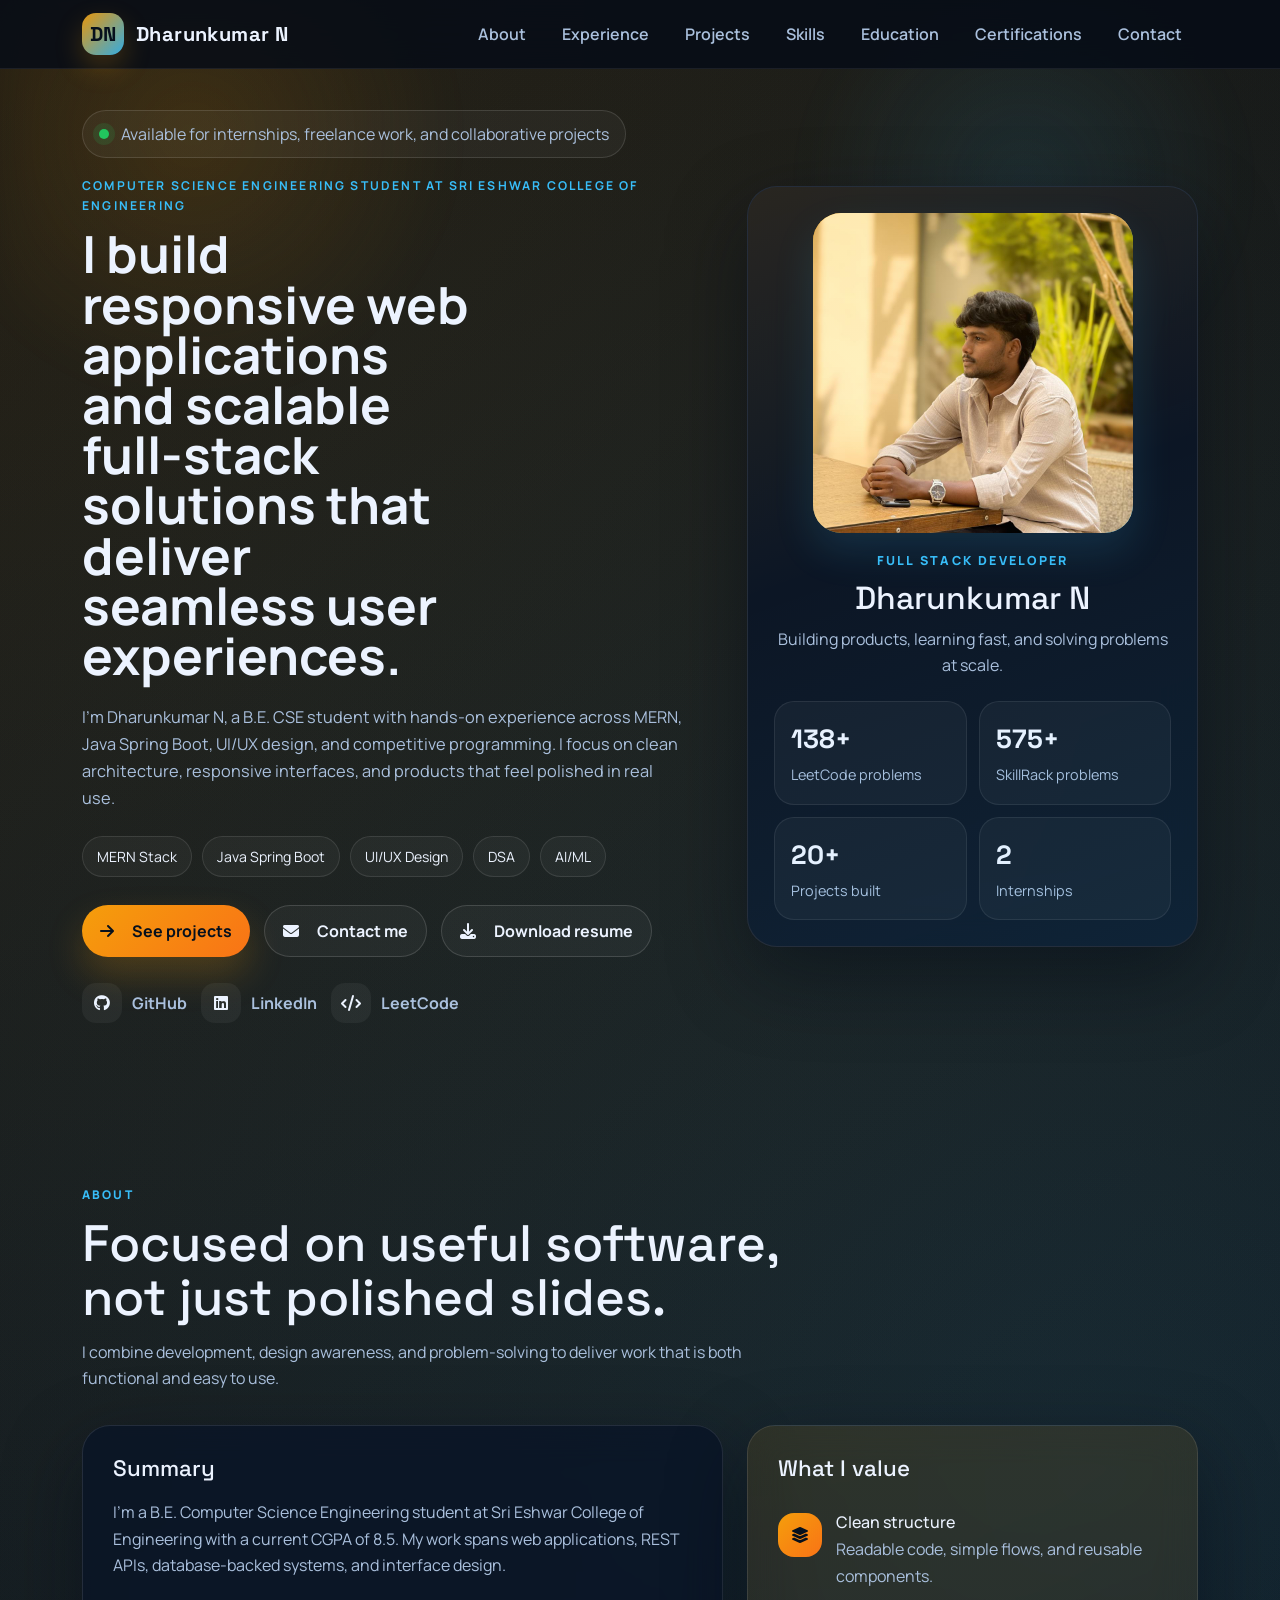
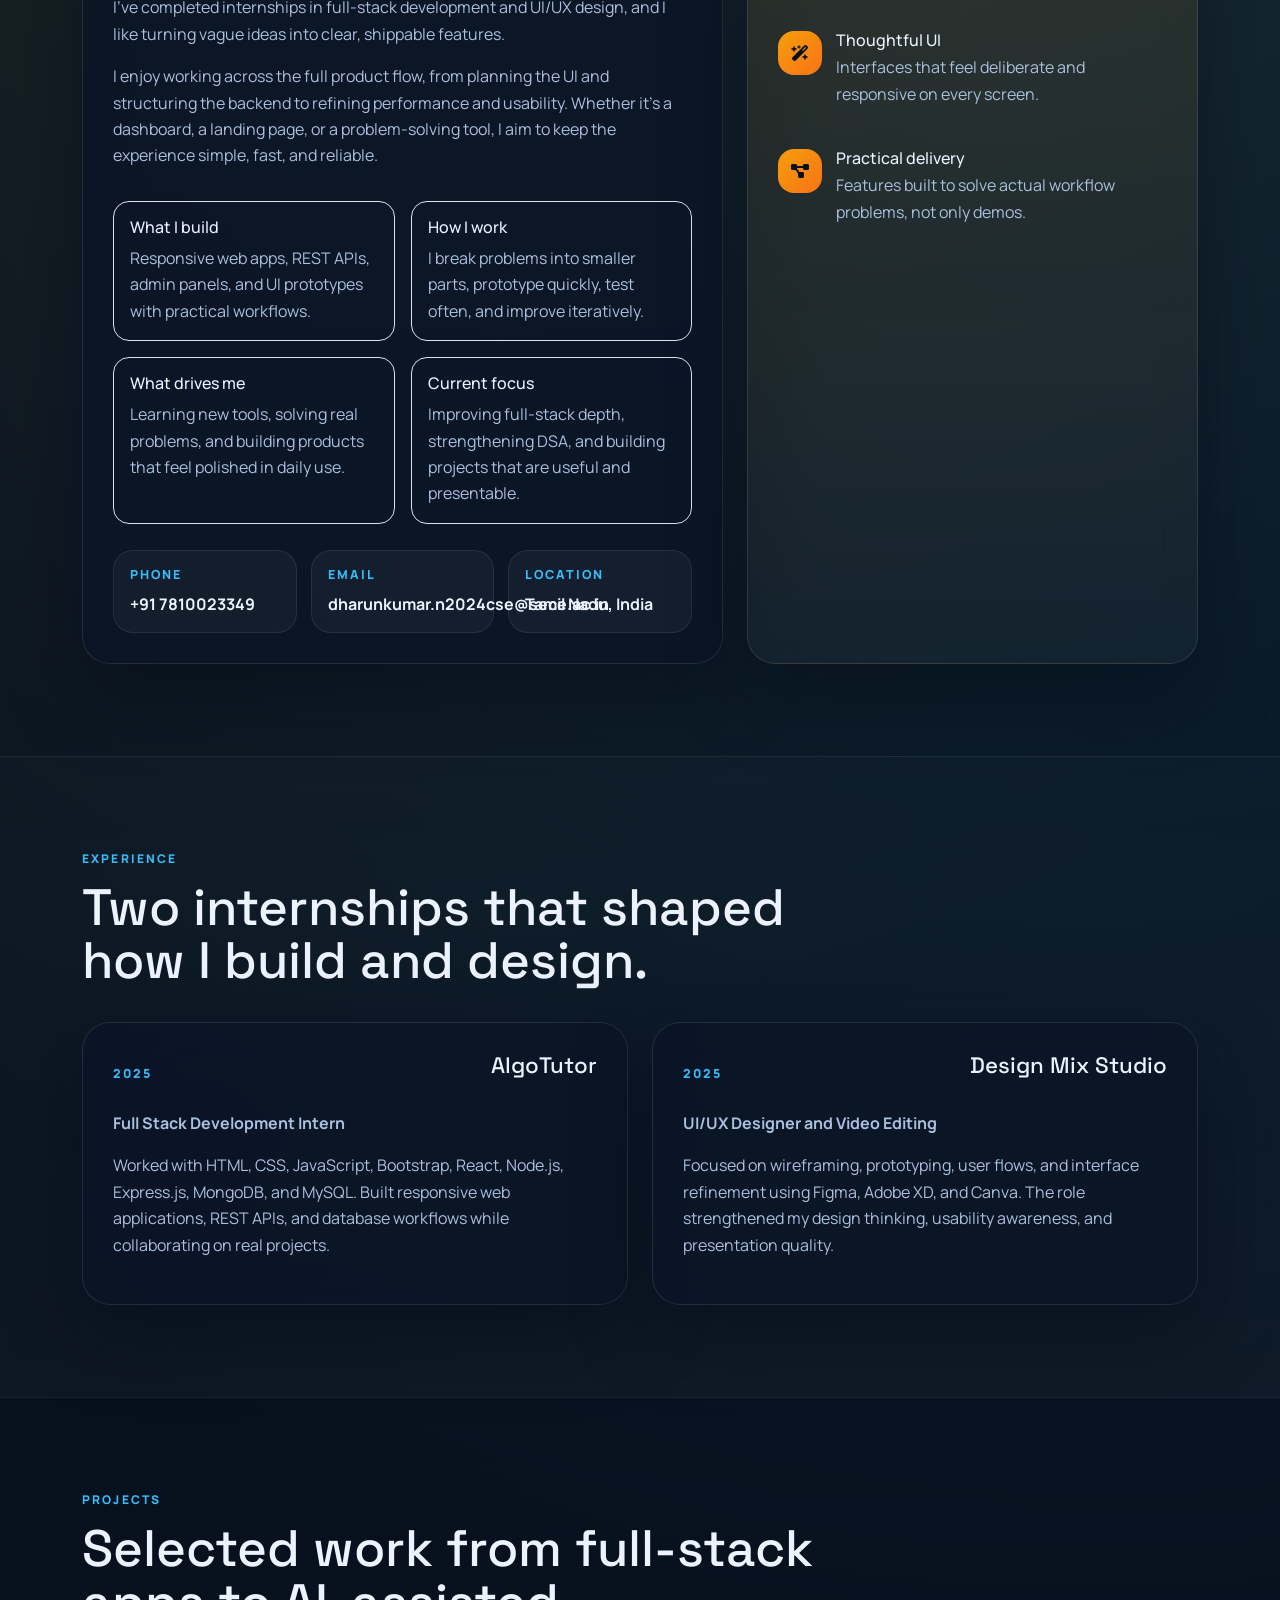
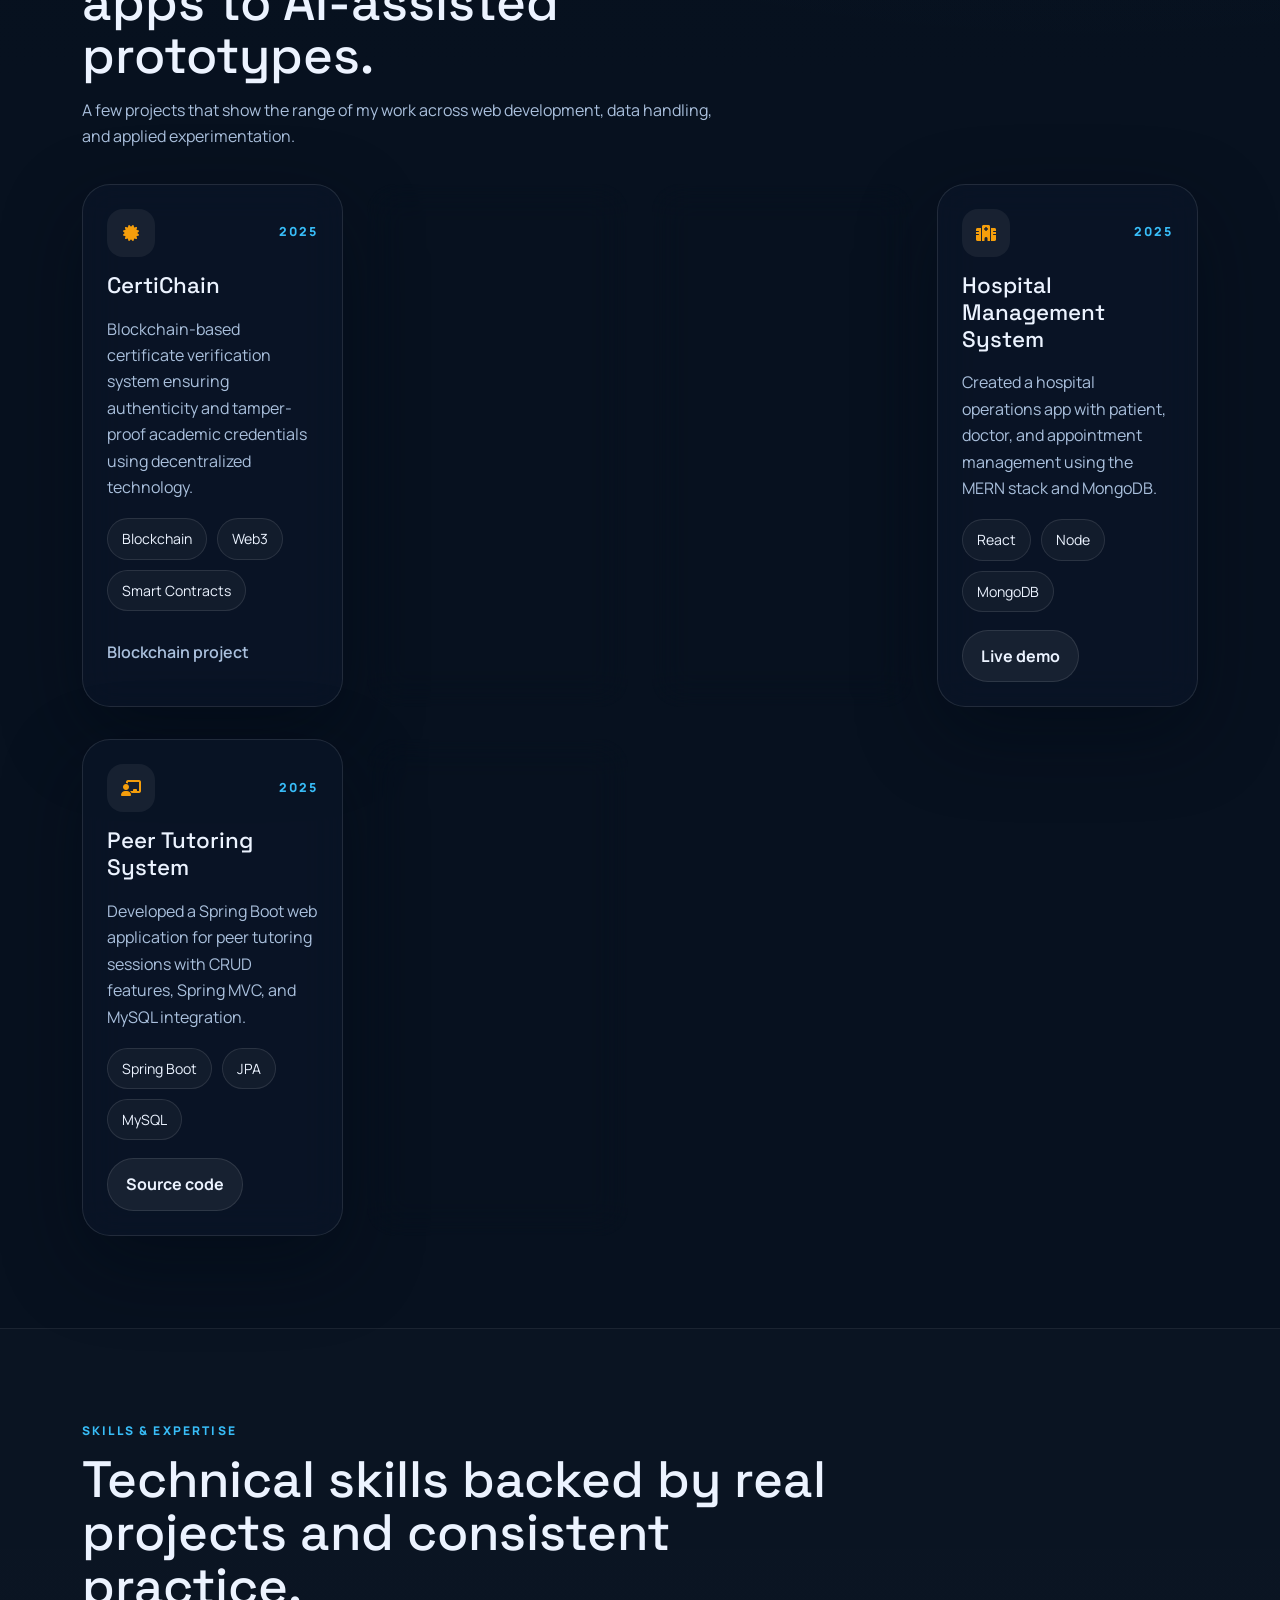
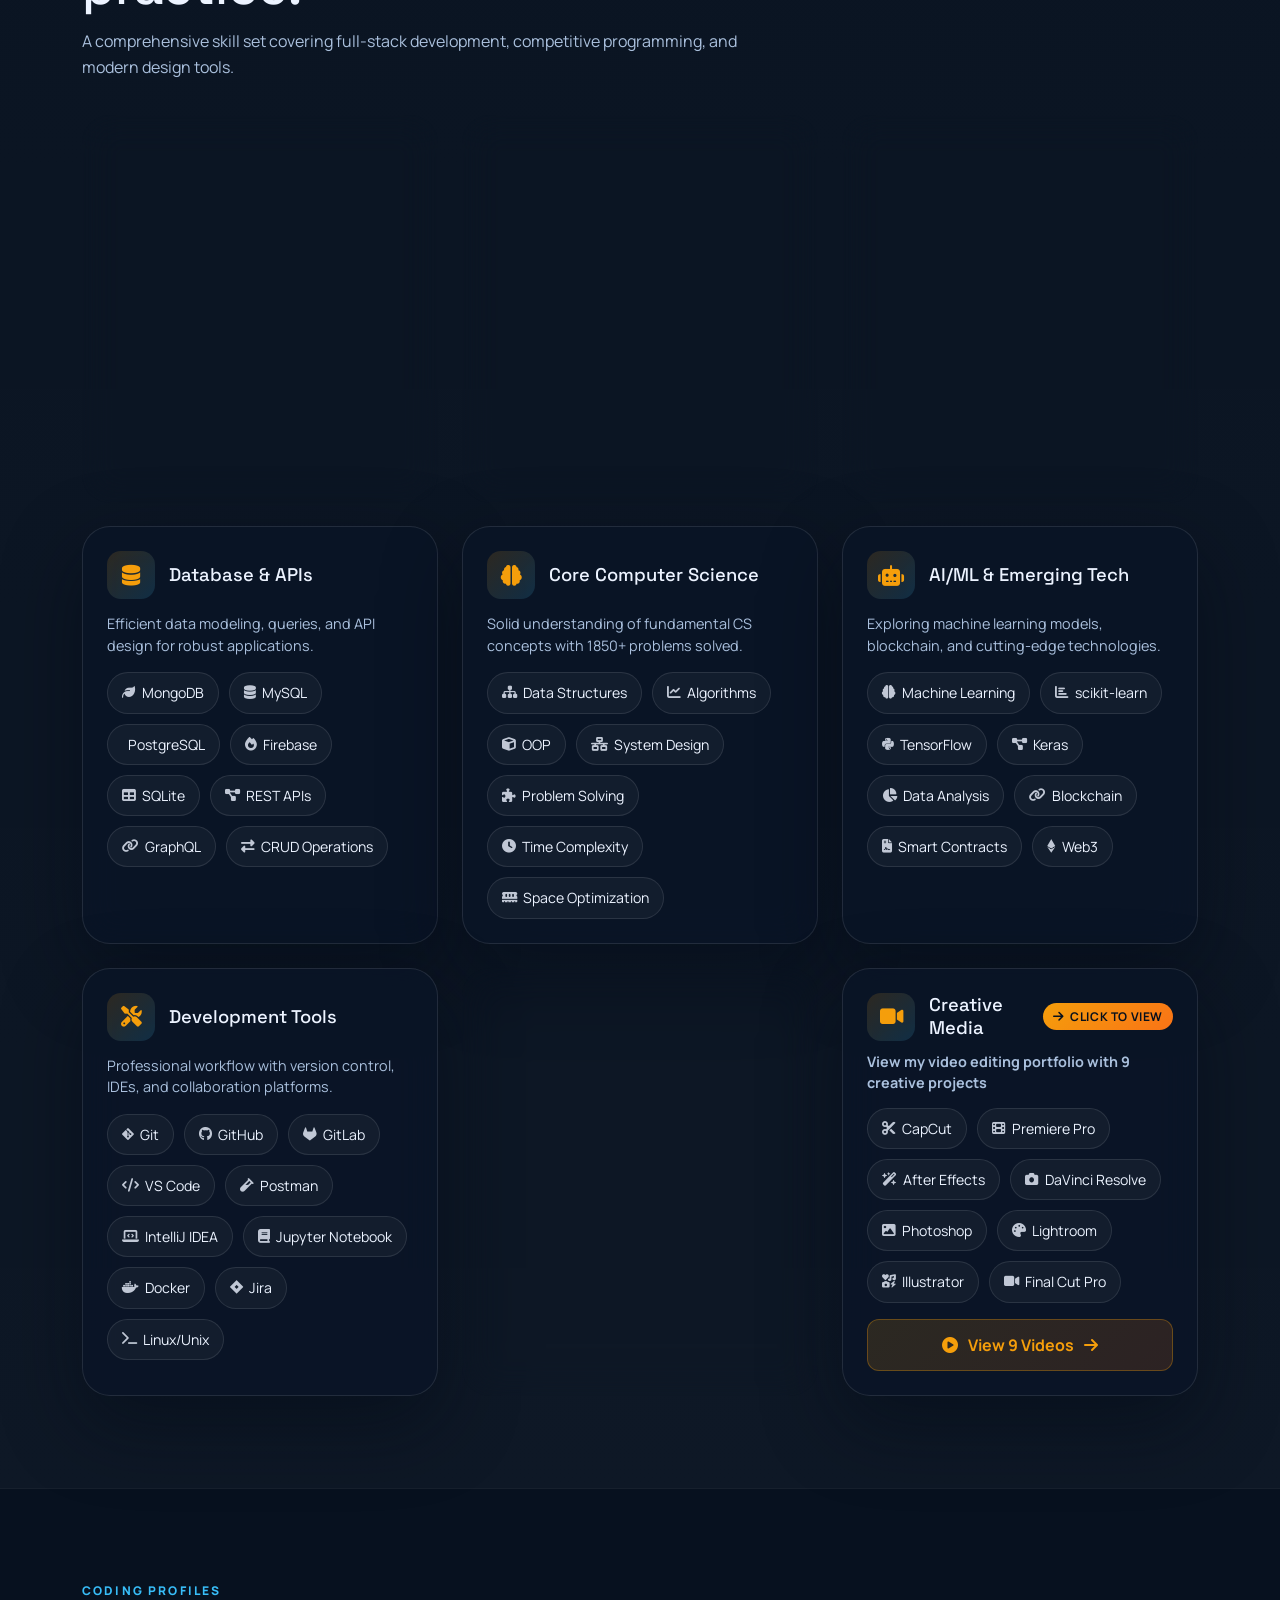
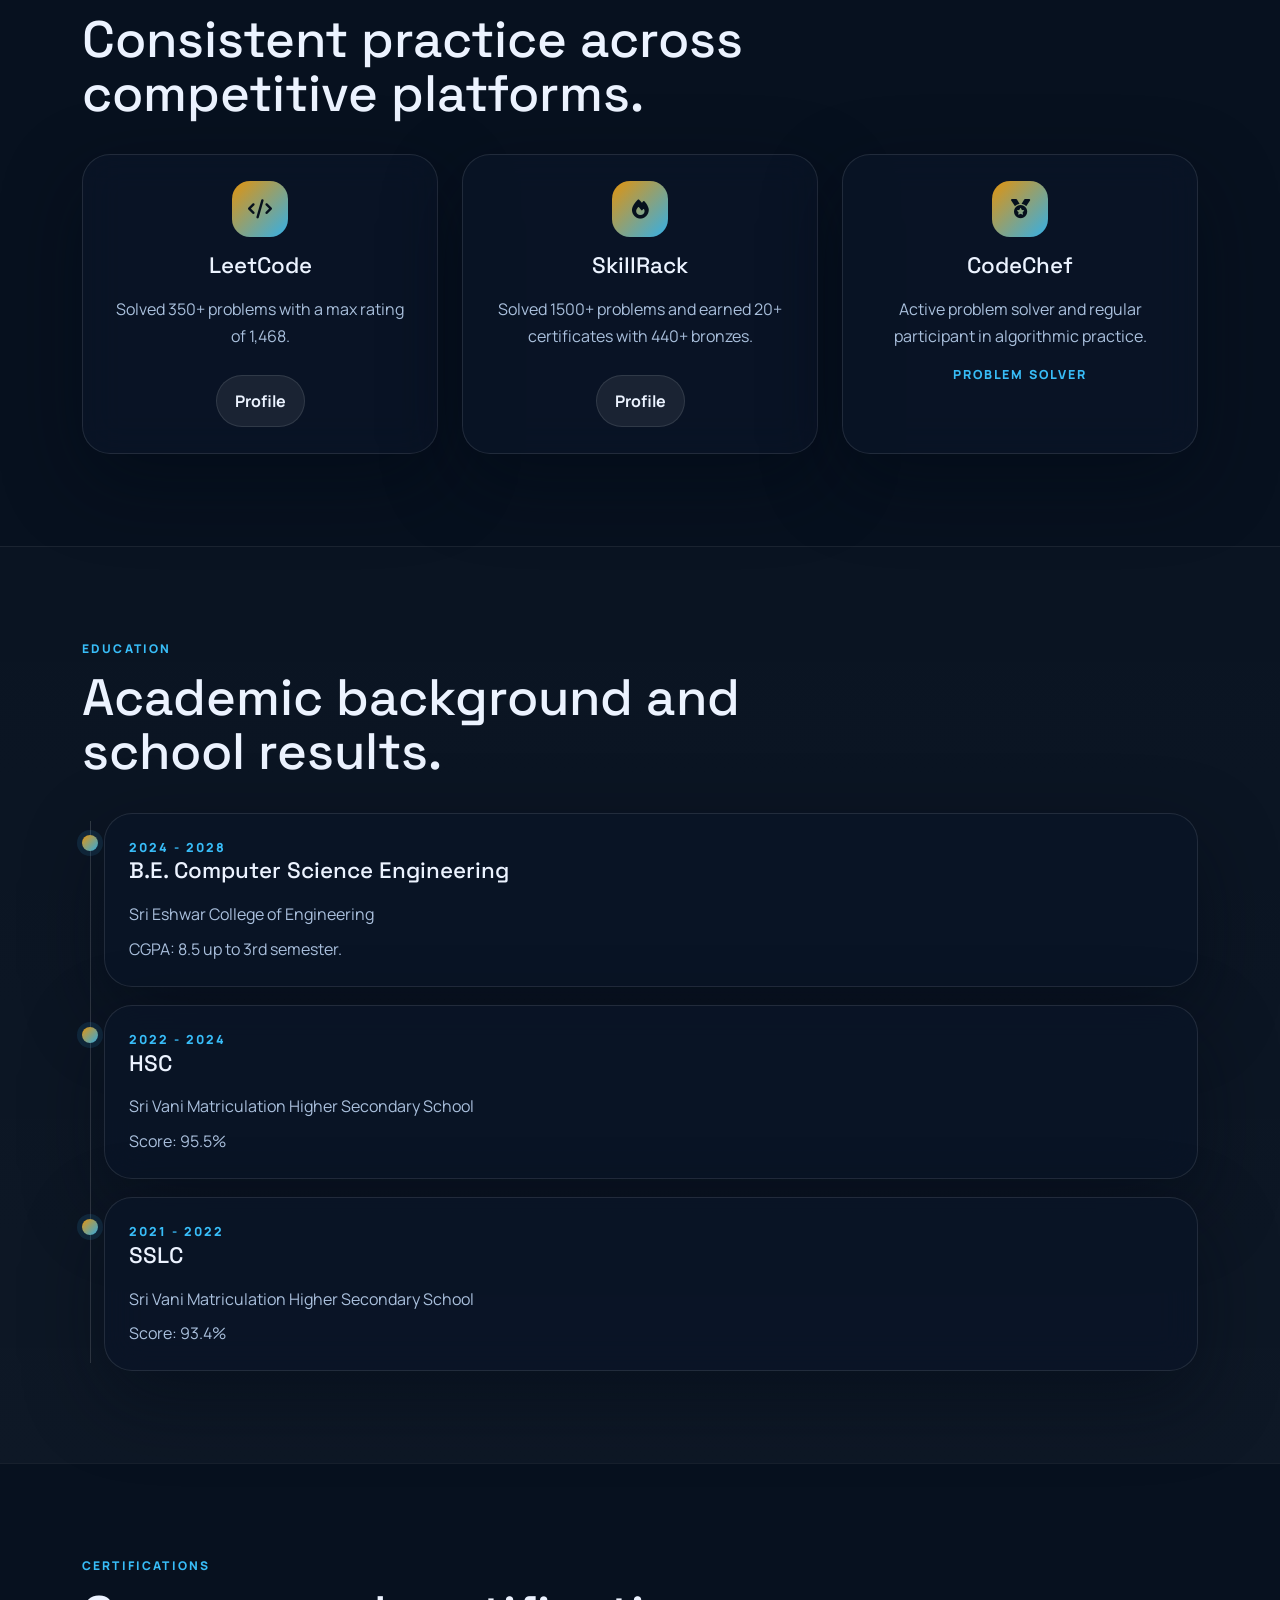
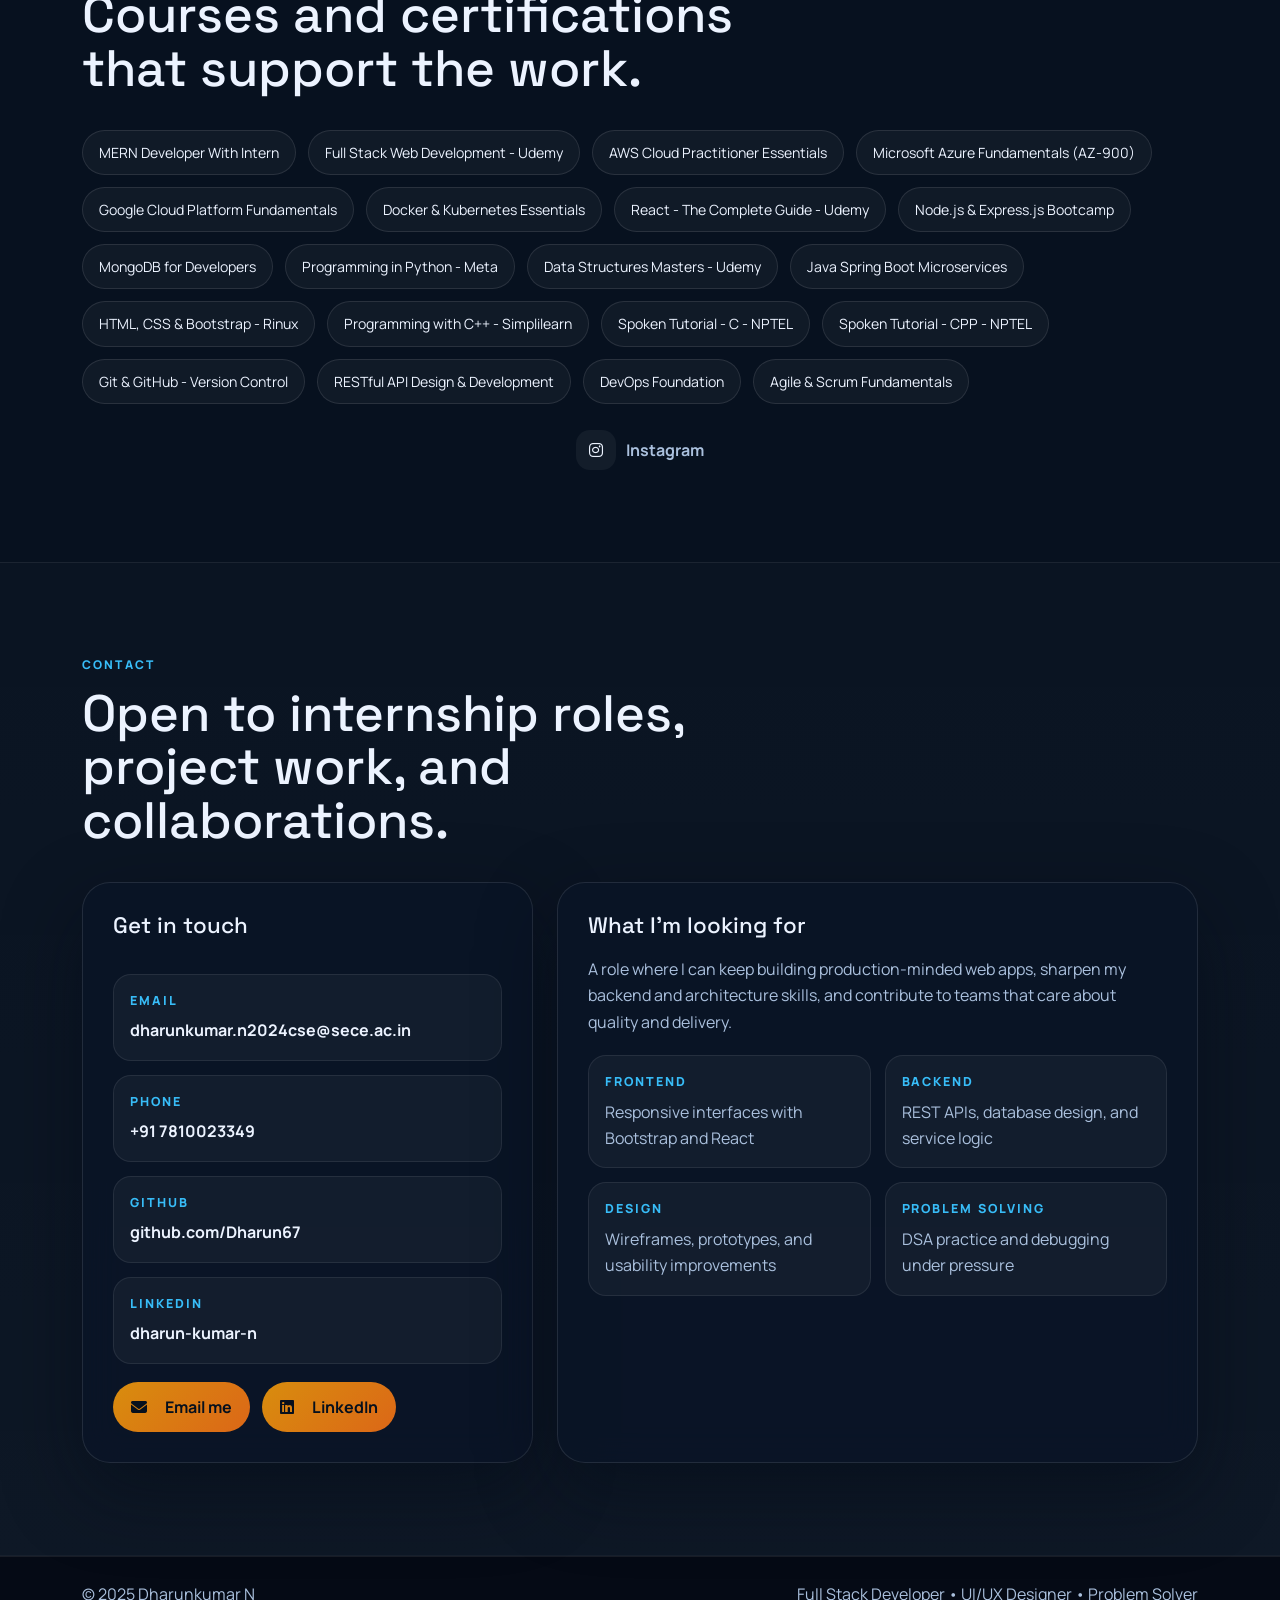
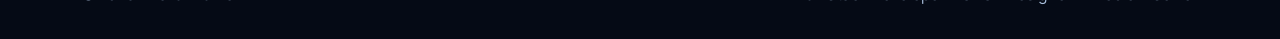
==== commit 33ff988f: "Added and Modified" ====
--- a/index.html
+++ b/index.html
@@ -250,6 +250,34 @@
           <div class="col-md-6 col-xl-3 reveal delay-1">
             <article class="project-card">
               <div class="project-top">
+                <span class="project-icon"><i class="fas fa-certificate"></i></span>
+                <span class="project-year">2025</span>
+              </div>
+              <h3>CertiChain</h3>
+              <p>Blockchain-based certificate verification system ensuring authenticity and tamper-proof academic credentials using decentralized technology.</p>
+              <div class="project-tags"><span>Blockchain</span><span>Web3</span><span>Smart Contracts</span></div>
+              <div class="project-links">
+                <span class="project-note">Blockchain project</span>
+              </div>
+            </article>
+          </div>
+          <div class="col-md-6 col-xl-3 reveal delay-2">
+            <article class="project-card">
+              <div class="project-top">
+                <span class="project-icon"><i class="fas fa-car"></i></span>
+                <span class="project-year">2025</span>
+              </div>
+              <h3>Vehicle Booking System</h3>
+              <p>ML-powered vehicle booking platform with demand prediction, dynamic pricing, and intelligent route optimization for efficient transportation.</p>
+              <div class="project-tags"><span>Machine Learning</span><span>Python</span><span>Flask</span></div>
+              <div class="project-links">
+                <span class="project-note">ML-based system</span>
+              </div>
+            </article>
+          </div>
+          <div class="col-md-6 col-xl-3 reveal delay-3">
+            <article class="project-card">
+              <div class="project-top">
                 <span class="project-icon"><i class="fas fa-truck-fast"></i></span>
                 <span class="project-year">2025</span>
               </div>
@@ -261,7 +289,7 @@
               </div>
             </article>
           </div>
-          <div class="col-md-6 col-xl-3 reveal delay-2">
+          <div class="col-md-6 col-xl-3 reveal delay-4">
             <article class="project-card">
               <div class="project-top">
                 <span class="project-icon"><i class="fas fa-hospital"></i></span>
@@ -275,7 +303,9 @@
               </div>
             </article>
           </div>
-          <div class="col-md-6 col-xl-3 reveal delay-3">
+        </div>
+        <div class="row g-4 mt-2">
+          <div class="col-md-6 col-xl-3 reveal delay-1">
             <article class="project-card">
               <div class="project-top">
                 <span class="project-icon"><i class="fas fa-chalkboard-user"></i></span>
@@ -289,7 +319,7 @@
               </div>
             </article>
           </div>
-          <div class="col-md-6 col-xl-3 reveal delay-4">
+          <div class="col-md-6 col-xl-3 reveal delay-2">
             <article class="project-card">
               <div class="project-top">
                 <span class="project-icon"><i class="fas fa-seedling"></i></span>
@@ -310,51 +340,186 @@
     <section id="skills" class="content-section content-section-alt">
       <div class="container">
         <div class="section-heading reveal">
-          <p class="section-label">Skills</p>
-          <h2>The tools and languages I use most often.</h2>
+          <p class="section-label">Skills & Expertise</p>
+          <h2>Technical skills backed by real projects and consistent practice.</h2>
+          <p class="section-lead">A comprehensive skill set covering full-stack development, competitive programming, and modern design tools.</p>
         </div>
         <div class="row g-4">
           <div class="col-md-6 col-lg-4 reveal delay-1">
             <div class="skill-card">
-              <h3>Languages</h3>
-              <div class="tag-cloud"><span>C</span><span>C++</span><span>Python</span><span>Java</span><span>JavaScript</span></div>
+              <div class="skill-header">
+                <i class="fas fa-code skill-icon"></i>
+                <h3>Programming Languages</h3>
+              </div>
+              <p class="skill-desc">Strong foundation in multiple programming paradigms with practical implementation experience.</p>
+              <div class="tag-cloud">
+                <span><i class="fab fa-java"></i> Java</span>
+                <span><i class="fab fa-python"></i> Python</span>
+                <span><i class="fab fa-js"></i> JavaScript</span>
+                <span><i class="fas fa-code"></i> C</span>
+                <span><i class="fas fa-code"></i> C++</span>
+                <span><i class="fab fa-php"></i> PHP</span>
+                <span><i class="fas fa-terminal"></i> TypeScript</span>
+              </div>
             </div>
           </div>
           <div class="col-md-6 col-lg-4 reveal delay-2">
             <div class="skill-card">
-              <h3>Frontend</h3>
-              <div class="tag-cloud"><span>HTML</span><span>CSS</span><span>Bootstrap</span><span>React</span><span>Flutter</span></div>
+              <div class="skill-header">
+                <i class="fas fa-laptop-code skill-icon"></i>
+                <h3>Frontend Development</h3>
+              </div>
+              <p class="skill-desc">Building responsive, accessible, and performant user interfaces with modern frameworks.</p>
+              <div class="tag-cloud">
+                <span><i class="fab fa-html5"></i> HTML5</span>
+                <span><i class="fab fa-css3-alt"></i> CSS3</span>
+                <span><i class="fab fa-sass"></i> SASS/SCSS</span>
+                <span><i class="fab fa-bootstrap"></i> Bootstrap</span>
+                <span><i class="fas fa-wind"></i> Tailwind CSS</span>
+                <span><i class="fab fa-react"></i> React.js</span>
+                <span><i class="fab fa-vuejs"></i> Vue.js</span>
+                <span><i class="fas fa-mobile-alt"></i> Flutter</span>
+                <span><i class="fab fa-angular"></i> Angular</span>
+              </div>
             </div>
           </div>
           <div class="col-md-6 col-lg-4 reveal delay-3">
             <div class="skill-card">
-              <h3>Backend</h3>
-              <div class="tag-cloud"><span>Node.js</span><span>Express.js</span><span>Spring Boot</span><span>Django basics</span></div>
+              <div class="skill-header">
+                <i class="fas fa-server skill-icon"></i>
+                <h3>Backend Development</h3>
+              </div>
+              <p class="skill-desc">Designing and implementing scalable RESTful APIs and server-side logic.</p>
+              <div class="tag-cloud">
+                <span><i class="fab fa-node-js"></i> Node.js</span>
+                <span><i class="fas fa-leaf"></i> Express.js</span>
+                <span><i class="fas fa-fire"></i> FastAPI</span>
+                <span><i class="fas fa-spring"></i> Spring Boot</span>
+                <span><i class="fab fa-python"></i> Django</span>
+                <span><i class="fas fa-flask"></i> Flask</span>
+                <span><i class="fab fa-php"></i> Laravel</span>
+              </div>
             </div>
           </div>
           <div class="col-md-6 col-lg-4 reveal delay-1">
             <div class="skill-card">
-              <h3>Databases</h3>
-              <div class="tag-cloud"><span>MongoDB</span><span>MySQL</span><span>CRUD</span><span>REST APIs</span></div>
+              <div class="skill-header">
+                <i class="fas fa-database skill-icon"></i>
+                <h3>Database & APIs</h3>
+              </div>
+              <p class="skill-desc">Efficient data modeling, queries, and API design for robust applications.</p>
+              <div class="tag-cloud">
+                <span><i class="fas fa-leaf"></i> MongoDB</span>
+                <span><i class="fas fa-database"></i> MySQL</span>
+                <span><i class="fas fa-elephant"></i> PostgreSQL</span>
+                <span><i class="fas fa-fire"></i> Firebase</span>
+                <span><i class="fas fa-table"></i> SQLite</span>
+                <span><i class="fas fa-project-diagram"></i> REST APIs</span>
+                <span><i class="fas fa-link"></i> GraphQL</span>
+                <span><i class="fas fa-exchange-alt"></i> CRUD Operations</span>
+              </div>
             </div>
           </div>
           <div class="col-md-6 col-lg-4 reveal delay-2">
             <div class="skill-card">
-              <h3>Core Strengths</h3>
-              <div class="tag-cloud"><span>DSA</span><span>OOP</span><span>UI/UX</span><span>Problem Solving</span></div>
+              <div class="skill-header">
+                <i class="fas fa-brain skill-icon"></i>
+                <h3>Core Computer Science</h3>
+              </div>
+              <p class="skill-desc">Solid understanding of fundamental CS concepts with 1850+ problems solved.</p>
+              <div class="tag-cloud">
+                <span><i class="fas fa-sitemap"></i> Data Structures</span>
+                <span><i class="fas fa-chart-line"></i> Algorithms</span>
+                <span><i class="fas fa-cube"></i> OOP</span>
+                <span><i class="fas fa-network-wired"></i> System Design</span>
+                <span><i class="fas fa-puzzle-piece"></i> Problem Solving</span>
+                <span><i class="fas fa-clock"></i> Time Complexity</span>
+                <span><i class="fas fa-memory"></i> Space Optimization</span>
+              </div>
             </div>
           </div>
           <div class="col-md-6 col-lg-4 reveal delay-3">
             <div class="skill-card">
-              <h3>Tools</h3>
-              <div class="tag-cloud"><span>Git</span><span>GitHub</span><span>VS Code</span><span>Figma</span><span>Canva</span><span>Jupyter</span></div>
+              <div class="skill-header">
+                <i class="fas fa-robot skill-icon"></i>
+                <h3>AI/ML & Emerging Tech</h3>
+              </div>
+              <p class="skill-desc">Exploring machine learning models, blockchain, and cutting-edge technologies.</p>
+              <div class="tag-cloud">
+                <span><i class="fas fa-brain"></i> Machine Learning</span>
+                <span><i class="fas fa-chart-bar"></i> scikit-learn</span>
+                <span><i class="fab fa-python"></i> TensorFlow</span>
+                <span><i class="fas fa-project-diagram"></i> Keras</span>
+                <span><i class="fas fa-chart-pie"></i> Data Analysis</span>
+                <span><i class="fas fa-link"></i> Blockchain</span>
+                <span><i class="fas fa-file-contract"></i> Smart Contracts</span>
+                <span><i class="fab fa-ethereum"></i> Web3</span>
+              </div>
             </div>
           </div>
           <div class="col-md-6 col-lg-4 reveal delay-1">
-            <a class="skill-card skill-card-link" href="capcut-videos.html">
-              <h3>Creative Media</h3>
-              <p class="skill-card-note">Open CapCut videos</p>
-              <div class="tag-cloud"><span>CapCut</span><span>After Effects</span><span>Photography</span><span>Photo Editing</span><span>Video Editing</span></div>
+            <div class="skill-card">
+              <div class="skill-header">
+                <i class="fas fa-tools skill-icon"></i>
+                <h3>Development Tools</h3>
+              </div>
+              <p class="skill-desc">Professional workflow with version control, IDEs, and collaboration platforms.</p>
+              <div class="tag-cloud">
+                <span><i class="fab fa-git-alt"></i> Git</span>
+                <span><i class="fab fa-github"></i> GitHub</span>
+                <span><i class="fab fa-gitlab"></i> GitLab</span>
+                <span><i class="fas fa-code"></i> VS Code</span>
+                <span><i class="fas fa-vial"></i> Postman</span>
+                <span><i class="fas fa-laptop-code"></i> IntelliJ IDEA</span>
+                <span><i class="fas fa-book"></i> Jupyter Notebook</span>
+                <span><i class="fab fa-docker"></i> Docker</span>
+                <span><i class="fab fa-jira"></i> Jira</span>
+                <span><i class="fas fa-terminal"></i> Linux/Unix</span>
+              </div>
+            </div>
+          </div>
+          <div class="col-md-6 col-lg-4 reveal delay-2">
+            <div class="skill-card">
+              <div class="skill-header">
+                <i class="fas fa-pencil-ruler skill-icon"></i>
+                <h3>UI/UX Design</h3>
+              </div>
+              <p class="skill-desc">Creating user-centered designs with wireframing, prototyping, and visual design.</p>
+              <div class="tag-cloud">
+                <span><i class="fab fa-figma"></i> Figma</span>
+                <span><i class="fas fa-vector-square"></i> Adobe XD</span>
+                <span><i class="fas fa-palette"></i> Canva</span>
+                <span><i class="fas fa-mobile-alt"></i> Responsive Design</span>
+                <span><i class="fas fa-users"></i> User Research</span>
+              </div>
+            </div>
+          </div>
+          <div class="col-md-6 col-lg-4 reveal delay-3">
+            <a class="skill-card skill-card-link skill-card-clickable" href="capcut-videos.html">
+              <div class="skill-header">
+                <i class="fas fa-video skill-icon"></i>
+                <h3>Creative Media</h3>
+                <span class="click-indicator">
+                  <i class="fas fa-arrow-right"></i>
+                  <span class="click-text">Click to view</span>
+                </span>
+              </div>
+              <p class="skill-desc skill-card-note">View my video editing portfolio with 9 creative projects</p>
+              <div class="tag-cloud">
+                <span><i class="fas fa-cut"></i> CapCut</span>
+                <span><i class="fas fa-film"></i> Premiere Pro</span>
+                <span><i class="fas fa-wand-magic-sparkles"></i> After Effects</span>
+                <span><i class="fas fa-camera"></i> DaVinci Resolve</span>
+                <span><i class="fas fa-image"></i> Photoshop</span>
+                <span><i class="fas fa-palette"></i> Lightroom</span>
+                <span><i class="fas fa-icons"></i> Illustrator</span>
+                <span><i class="fas fa-video"></i> Final Cut Pro</span>
+              </div>
+              <div class="view-portfolio-badge">
+                <i class="fas fa-play-circle"></i>
+                <span>View 9 Videos</span>
+                <i class="fas fa-arrow-right animated-arrow"></i>
+              </div>
             </a>
           </div>
         </div>
@@ -441,13 +606,26 @@
           <h2>Courses and certifications that support the work.</h2>
         </div>
         <div class="cert-cloud reveal delay-1">
+          <span>MERN Developer With Intern</span>
+          <span>Full Stack Web Development - Udemy</span>
+          <span>AWS Cloud Practitioner Essentials</span>
+          <span>Microsoft Azure Fundamentals (AZ-900)</span>
+          <span>Google Cloud Platform Fundamentals</span>
+          <span>Docker & Kubernetes Essentials</span>
+          <span>React - The Complete Guide - Udemy</span>
+          <span>Node.js & Express.js Bootcamp</span>
+          <span>MongoDB for Developers</span>
           <span>Programming in Python - Meta</span>
-          <span>Spoken Tutorial - C - NPTEL</span>
+          <span>Data Structures Masters - Udemy</span>
+          <span>Java Spring Boot Microservices</span>
           <span>HTML, CSS & Bootstrap - Rinux</span>
           <span>Programming with C++ - Simplilearn</span>
+          <span>Spoken Tutorial - C - NPTEL</span>
           <span>Spoken Tutorial - CPP - NPTEL</span>
-          <span>Data Structures Masters - Udemy</span>
-          <span>MERN Developer With Intern</span>
+          <span>Git & GitHub - Version Control</span>
+          <span>RESTful API Design & Development</span>
+          <span>DevOps Foundation</span>
+          <span>Agile & Scrum Fundamentals</span>
         </div>
         <div class="hero-links justify-content-center reveal delay-2">
           <a href="https://www.instagram.com/____dharunx?igsh=Ymx2dTk5OHpvZnli" target="_blank" rel="noreferrer"><i class="fab fa-instagram"></i><span>Instagram</span></a>
--- a/style.css
+++ b/style.css
@@ -495,6 +495,49 @@
 .skill-card { padding: 24px; height: 100%; }
 .skill-card p { color: var(--muted); }
 
+.skill-header {
+  display: flex;
+  align-items: center;
+  gap: 14px;
+  margin-bottom: 14px;
+}
+
+.skill-icon {
+  width: 48px;
+  height: 48px;
+  display: flex;
+  align-items: center;
+  justify-content: center;
+  border-radius: 14px;
+  background: linear-gradient(135deg, rgba(245, 158, 11, 0.15), rgba(56, 189, 248, 0.15));
+  color: var(--accent);
+  font-size: 1.3rem;
+  flex-shrink: 0;
+}
+
+.skill-header h3 {
+  margin: 0;
+  font-size: 1.15rem;
+}
+
+.skill-desc {
+  font-size: 0.9rem;
+  color: var(--muted);
+  margin-bottom: 16px;
+  line-height: 1.5;
+}
+
+.tag-cloud span {
+  display: inline-flex;
+  align-items: center;
+  gap: 6px;
+}
+
+.tag-cloud span i {
+  font-size: 0.85rem;
+  opacity: 0.8;
+}
+
 .skill-card-link {
   display: block;
   color: inherit;
@@ -517,6 +560,111 @@
   color: var(--accent-3);
   font-size: 0.9rem;
   font-weight: 700;
+}
+
+.skill-header {
+  display: flex;
+  align-items: center;
+  gap: 14px;
+  margin-bottom: 14px;
+  flex-wrap: wrap;
+}
+
+.skill-header h3 {
+  margin: 0;
+  font-size: 1.15rem;
+  flex: 1;
+}
+
+.click-indicator {
+  display: inline-flex;
+  align-items: center;
+  gap: 6px;
+  padding: 4px 10px;
+  background: linear-gradient(135deg, var(--accent), #f97316);
+  color: #06101d;
+  border-radius: 20px;
+  font-size: 0.75rem;
+  font-weight: 700;
+  text-transform: uppercase;
+  letter-spacing: 0.05em;
+  animation: pulse-glow 2s ease-in-out infinite;
+}
+
+.click-text {
+  display: none;
+}
+
+@media (min-width: 768px) {
+  .click-text {
+    display: inline;
+  }
+}
+
+.view-portfolio-badge {
+  margin-top: 16px;
+  padding: 12px 16px;
+  background: linear-gradient(135deg, rgba(245, 158, 11, 0.15), rgba(249, 115, 22, 0.15));
+  border: 1px solid rgba(245, 158, 11, 0.3);
+  border-radius: 12px;
+  display: flex;
+  align-items: center;
+  justify-content: center;
+  gap: 10px;
+  font-weight: 700;
+  color: var(--accent);
+}
+
+.animated-arrow {
+  animation: arrow-bounce 1.5s ease-in-out infinite;
+}
+
+@keyframes arrow-bounce {
+  0%, 100% {
+    transform: translateX(0);
+  }
+  50% {
+    transform: translateX(6px);
+  }
+}
+
+@keyframes pulse-glow {
+  0%, 100% {
+    box-shadow: 0 0 0 0 rgba(245, 158, 11, 0.4);
+  }
+  50% {
+    box-shadow: 0 0 0 8px rgba(245, 158, 11, 0);
+  }
+}
+
+.skill-card-clickable {
+  cursor: pointer;
+  position: relative;
+  overflow: hidden;
+}
+
+.skill-card-clickable::before {
+  content: '';
+  position: absolute;
+  top: 0;
+  left: -100%;
+  width: 100%;
+  height: 100%;
+  background: linear-gradient(90deg, transparent, rgba(245, 158, 11, 0.1), transparent);
+  transition: left 0.6s ease;
+}
+
+.skill-card-clickable:hover::before {
+  left: 100%;
+}
+
+.skill-card-clickable:hover .view-portfolio-badge {
+  background: linear-gradient(135deg, rgba(245, 158, 11, 0.25), rgba(249, 115, 22, 0.25));
+  border-color: rgba(245, 158, 11, 0.5);
+}
+
+.skill-card-clickable:hover .animated-arrow {
+  animation: arrow-bounce 0.6s ease-in-out infinite;
 }
 
 .video-card {
